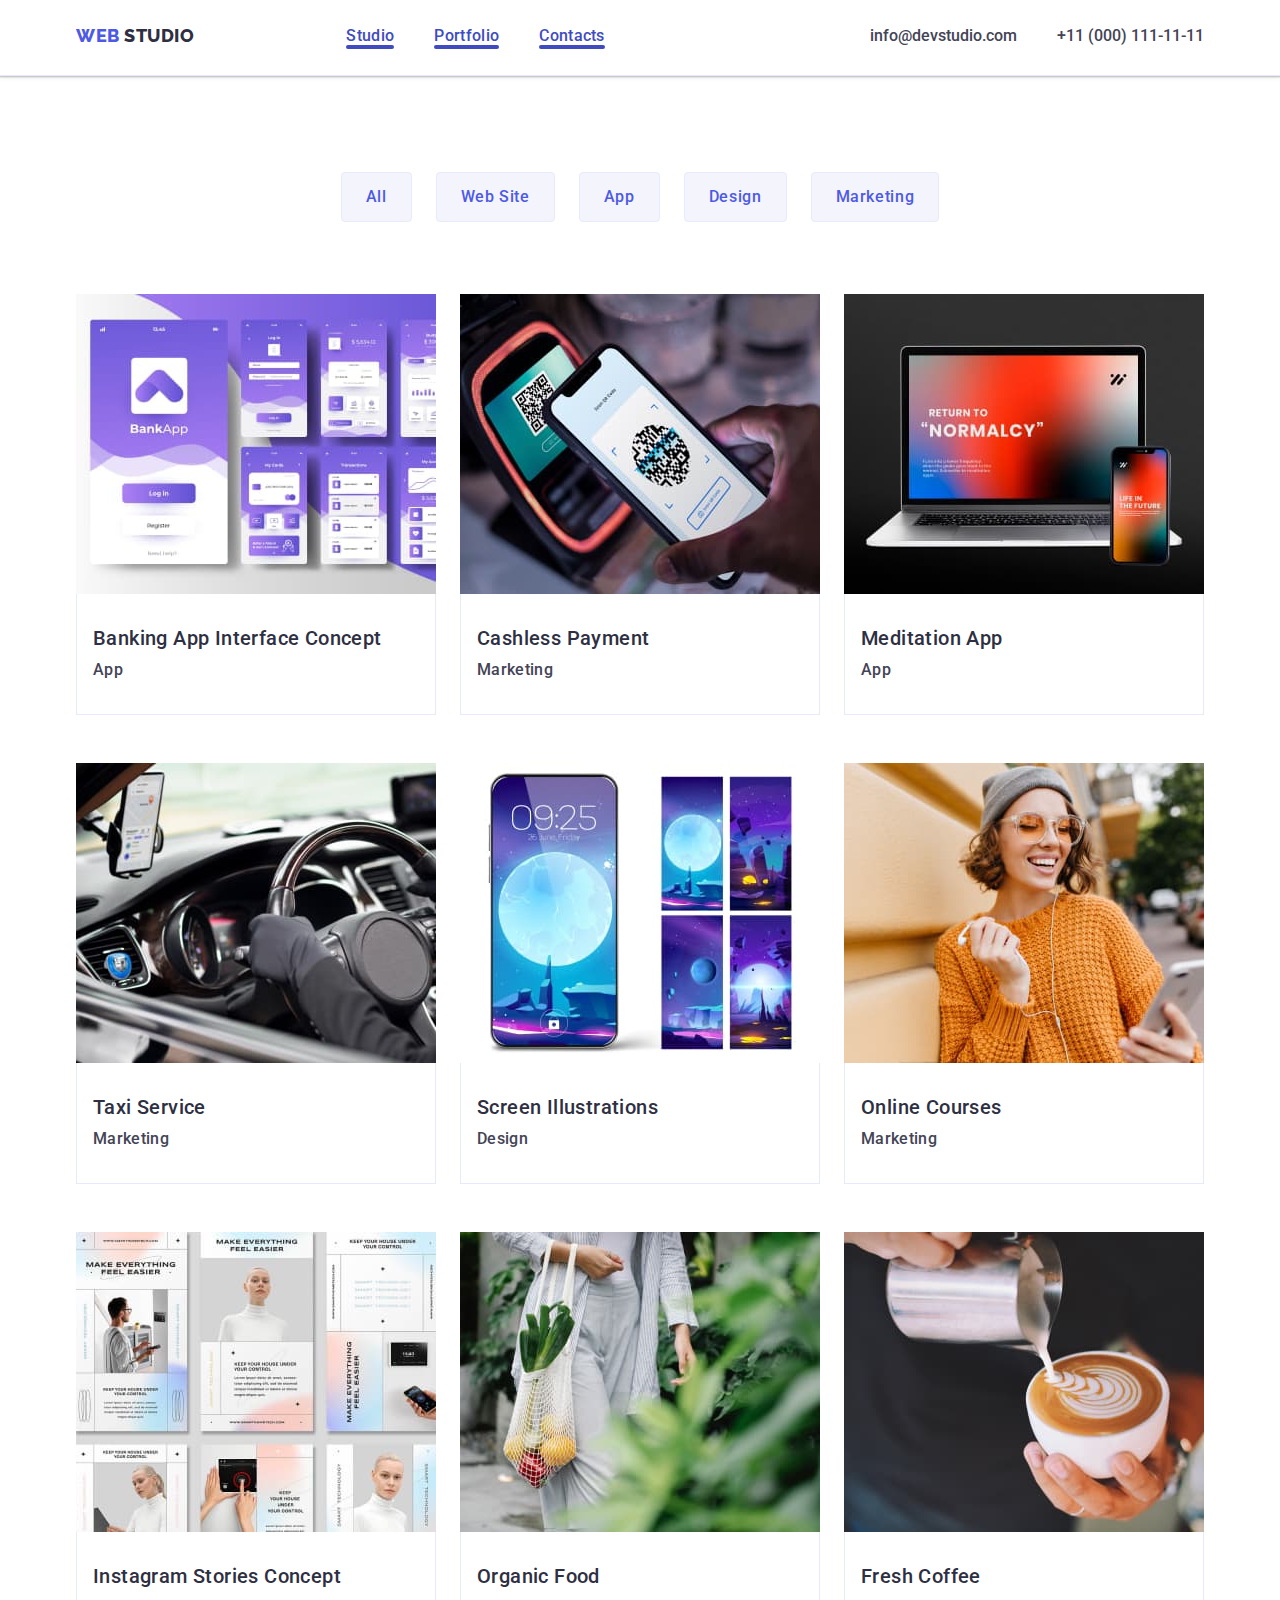
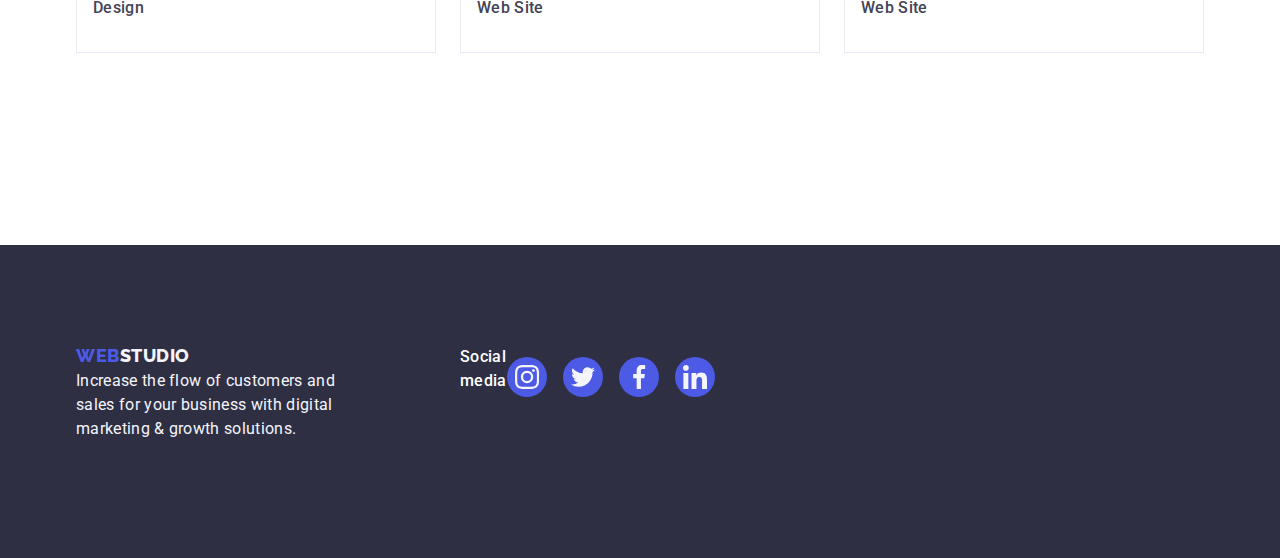
==== portfolio.html @ 553b5e0a "0" ====
<!DOCTYPE html>
<html lang="en">
  <head>
    <meta charset="UTF-8" />
    <meta name="viewport" content="width=device-width, initial-scale=1.0" />
    <title>Портфоліо</title>
    <link rel="preconnect" href="https://fonts.googleapis.com" />
    <link rel="preconnect" href="https://fonts.gstatic.com" crossorigin />
    <link
      href="https://fonts.googleapis.com/css2?family=Raleway:wght@400;500&family=Roboto&family=Roboto+Condensed&family=Roboto+Flex:wght@400;500;700&display=swap"
      rel="stylesheet"
    />

    <!--Normalize-->
    <link rel="normalize" href="./css/modern-normalize.min.css" />
    <!--Custom styles-->
    <link rel="stylesheet" href="./css/styles.css" />
    <!--Normalize-->
    <link rel="normalize" href="./css/modern-normalize.css" />
  </head>
  <body>
    <!--Header section-->
    <header class="header">
      <div class="container header-container">
        <nav class="nav">
          <a class="link-logo" href="./index.html">
            Web
            <span class="span-studio">Studio</span>
          </a>
          <ul class="list nav-list">
            <li class="header-nav-item">
              <a class="link nav-link" href="./index.html">Studio</a>
            </li>
            <li class="header-nav-item">
              <a class="link nav-link" href="./portfolio.html">Portfolio</a>
            </li>
            <li class="header-nav-item">
              <a class="link nav-link" href="">Contacts</a>
            </li>
          </ul>
        </nav>
        <address class="address">
          <ul class="list">
            <li>
              <a class="address-link" href="mailto:info@devstudio.com"
                >info@devstudio.com</a
              >
            </li>
            <li>
              <a class="address-link" href="tel:+110001111111"
                >+11 (000) 111-11-11</a
              >
            </li>
          </ul>
        </address>
      </div>
    </header>
    <!--filters-->
    <main>
      <section class="our-works">
        <div class="container">
          <h1 class="visually-hidden" hidden>our works</h1>
          <ul class="list">
            <li>
              <button type="button" class="button-portfolio">All</button>
            </li>
            <li>
              <button type="button" class="button-portfolio">Web Site</button>
            </li>
            <li>
              <button type="button" class="button-portfolio">App</button>
            </li>
            <li>
              <button type="button" class="button-portfolio">Design</button>
            </li>
            <li>
              <button type="button" class="button-portfolio">Marketing</button>
            </li>
          </ul>

          <!--row-1-->
          <ul class="list-row">
            <li class="row-item">
              <a class="link" href="">
                <img
                  src="./images/banking-app.jpg"
                  alt="Banking App"
                  width="360"
                  height="300"
                />
                <div>
                  <h2 class="title-row">Banking App Interface Concept</h2>
                  <p class="text">App</p>
                </div>
              </a>
            </li>
            <li class="row-item">
              <a class="link" href="">
                <img
                  src="./images/cashless-payment.jpg"
                  alt="Cashless Payment"
                  width="360"
                  height="300"
                />
                <div>
                  <h2 class="title-row">Cashless Payment</h2>
                  <p class="text">Marketing</p>
                </div>
              </a>
            </li>
            <li class="row-item">
              <a class="link" href="">
                <img
                  src="./images/meditation-app.jpg"
                  alt="Meditation App"
                  width="360"
                  height="300"
                />
                <div>
                  <h2 class="title-row">Meditation App</h2>
                  <p class="text">App</p>
                </div>
              </a>
            </li>
            <!--row-2-->
            <li class="row-item">
              <a class="link" href="">
                <img
                  src="./images/taxi-service.jpg"
                  alt="Taxi Service"
                  width="360"
                  height="300"
                />
                <div>
                  <h2 class="title-row">Taxi Service</h2>
                  <p class="text">Marketing</p>
                </div>
              </a>
            </li>
            <li class="row-item">
              <a class="link" href="">
                <img
                  src="./images/screen-illustrations.jpg"
                  alt="Screen Illustrations"
                  width="360"
                  height="300"
                />
                <div>
                  <h2 class="title-row">Screen Illustrations</h2>
                  <p class="text">Design</p>
                </div>
              </a>
            </li>
            <li class="row-item">
              <a class="link" href="">
                <img
                  src="./images/online-courses.jpg"
                  alt="Online Courses"
                  width="360"
                  height="300"
                />
                <div>
                  <h2 class="title-row">Online Courses</h2>
                  <p class="text">Marketing</p>
                </div>
              </a>
            </li>
            <!--row-3-->
            <li class="row-item">
              <a class="link" href="">
                <img
                  src="./images/instagram-stories-concept.jpg"
                  alt="Instagram Stories Concept"
                  width="360"
                  height="300"
                />
                <div>
                  <h2 class="title-row">Instagram Stories Concept</h2>
                  <p class="text">Design</p>
                </div>
              </a>
            </li>
            <li class="row-item">
              <a class="link" href="">
                <img
                  src="./images/organic-food.jpg"
                  alt="Organic Food"
                  width="360"
                  height="300"
                />
                <div>
                  <h2 class="title-row">Organic Food</h2>
                  <p class="text">Web Site</p>
                </div>
              </a>
            </li>
            <li class="row-item">
              <a class="link" href="">
                <img
                  src="./images/fresh-coffee.jpg"
                  alt="Fresh Coffee"
                  width="360"
                  height="300"
                />
                <div>
                  <h2 class="title-row">Fresh Coffee</h2>
                  <p class="text">Web Site</p>
                </div>
              </a>
            </li>
          </ul>
        </div>
      </section>
    </main>

    <!--Footer-->
    <footer class="footer">
      <div class="container">
        <div class="container-logo-text">
          <a class="link-logo" href="./index.html">
            Web<span class="span-studio-light">Studio</span>
          </a>
          <p class="footer-text">
            Increase the flow of customers and sales for your business with
            digital marketing & growth solutions.
          </p>
        </div>
        <div class="container-footer-link">
          <p class="media-text">Social media</p>
          <ul class="messenger-list">
            <li class="footer-messenger-item">
              <a class="footer-messenger-link" href="" aria-label="instagram">
                <svg class="messenger-icon" width="24" height="24">
                  <use href="./images/icons.svg#icon-instagram"></use>
                </svg>
              </a>
            </li>
            <li class="footer-messenger-item">
              <a class="footer-messenger-link" href="" aria-label="twitter">
                <svg class="messenger-icon" width="24" height="24">
                  <use href="./images/icons.svg#icon-twitter"></use>
                </svg>
              </a>
            </li>
            <li class="footer-messenger-item">
              <a class="footer-messenger-link" href="" aria-label="facebook">
                <svg class="messenger-icon" width="24" height="24">
                  <use href="./images/icons.svg#icon-facebook"></use>
                </svg>
              </a>
            </li>
            <li class="footer-messenger-item">
              <a class="footer-messenger-link" href="" aria-label="linkedin">
                <svg class="messenger-icon" width="24" height="24">
                  <use href="./images/icons.svg#icon-linkedin"></use>
                </svg>
              </a>
            </li>
          </ul>
        </div>
      </div>
    </footer>
  </body>
</html>
---- css/styles.css ----
:root {
  --primary-font: "Roboto", sans-serif;
  --primary-background-color: #ffffff;
  --primary-color: #434455;
}
*,
*::before,
*::after {
  box-sizing: border-box;
}
body {
  font-family: "Roboto", sans-serif;
  background-color: #ffffff;
  color: #434455;
  font-size: 16px;
  line-height: 1.5;
  font-weight: 400;
  font-style: normal;
  text-decoration: none;
  margin: 0;
  min-height: 100vh;
}

h1,
h2,
h3,
h4,
h5,
h6,
p {
  margin: 0;
  padding: 0;
}
ul {
  list-style: none;
  margin: 0;
  padding-left: 0;
  display: flex;
}
h3 {
  font-size: 20px;
  font-weight: 500;
  line-height: 1.2;
  letter-spacing: 0.02em;
  color: #2e2f42;
}
p {
  font-size: 16px;
  letter-spacing: 0.02em;
  line-height: 1.5;
  color: #434455;
}
img {
  display: block;
  max-width: 100%;
  height: auto;
}
a {
  display: inline-block;
}
.container {
  max-width: 1158px;
  margin: 0 auto;
  padding: 0 15px;
  flex-wrap: wrap;
}
.thumb {
  border-radius: 0%;
  overflow: hidden;
}
.link {
  text-decoration: none;
  font-weight: 500;
  color: #2e2f42;
  font-size: 16px;
  line-height: 1.5;
  letter-spacing: 0.02em;
  display: inline-block;
}
.list {
  font-weight: 500;
  gap: 24px;
  display: flex;
  flex-wrap: wrap;
}
.link:hover,
.link:focus {
  color: #404bbf;
}
.section {
  padding: 120px;
}

/*Header section*/
.header-container {
  display: flex;
  align-items: center;
  justify-content: space-between;
}

.address {
  font-style: normal;
  align-items: center;
}

.address a {
  color: #434455;
  padding: 24px 0;
  align-items: center;
}
.address-link {
  transition-property: color;
  transition-duration: 250ms;
  transition-timing-function: cubic-bezier(0.4, 0, 0.2, 1);
}
.nav > a {
  font-family: "Raleway", sans-serif;
  font-weight: 800;
  font-size: 18px;
  line-height: 1.17;
  letter-spacing: 0.03em;
  text-transform: uppercase;
  color: #4d5ae5;
}
nav {
  display: flex;
  gap: 76px;
  align-items: center;
}
.header .list {
  display: flex;
  flex-wrap: wrap;
  font-weight: 500;
  gap: 40px;
  align-items: center;
}
.header a {
  align-items: center;
  text-decoration: none;
}
.span-studio {
  color: #2e2f42;
}
.header {
  padding: 0 15px;
  border-bottom: 1px solid #e7e9fc;
  min-height: 76px;
  box-shadow: 0px 2px 1px rgba(46, 47, 66, 0.08),
    0px 1px 1px rgba(46, 47, 66, 0.16), 0px 1px 6px rgba(46, 47, 66, 0.08);
}
.header .link-logo {
  margin-right: 76px;
}
.container.nav {
  display: flex;
}
.nav-link {
  position: relative;
  padding: 0;
  color: #404bbf;
  display: flex;
  justify-content: center;
  align-items: center;
  flex-shrink: 0;
  transition: color 250ms cubic-bezier(0.4, 0, 0.2, 1) 0ms;
}
.nav-list {
  color: #404bbf;
  display: flex;
  align-items: center;
  justify-content: center;
}
.nav-link::after {
  content: "";
  background-color: #404bbf;
  display: flex;
  position: absolute;
  left: 0;
  bottom: -1px;
  border-radius: 2px;
  border-bottom: var(--ocean, #404bbf);
  width: 100%;
  height: 4px;
  padding-bottom: 0px;
  align-items: flex-start;
  gap: 20px;
  flex-shrink: 0;
  z-index: 999;
}
.header-nav-item {
  display: flex;
  align-items: center;
}

/*Section 1*/

.section-hero {
  background-color: var(--grey, rgba(46, 47, 66, 0.7));
  margin: 0 auto 120px auto;
  padding: 188px 0;
  background-image: linear-gradient(
      to bottom,
      rgba(46, 47, 66, 0.7),
      rgba(46, 47, 66, 0.7)
    ),
    url(../images/people-office.jpg);
  background-repeat: no-repeat;
  background-position: center;
  background-size: cover;
  max-width: 1440px;
  max-height: 600px;
}
.hero-title {
  font-weight: 700;
  color: #ffffff;
  font-size: 56px;
  line-height: 1.07;
  letter-spacing: 0.02em;
  text-align: center;
  max-width: 496px;
  margin: 0 auto 50px auto;
}
.button-hero {
  font-family: "Roboto", sans-serif;
  font-weight: 500;
  font-size: 16px;
  line-height: 1.5;
  letter-spacing: 0.04em;
  color: #ffffff;
  cursor: pointer;
  display: block;
  min-width: 169px;
  height: 56px;
  border: none;
  border-radius: 4px;
  align-items: center;
  margin: 0 auto 0 auto;
  border-radius: 4px;
  background: var(--iris, #4d5ae5);
  box-shadow: 0px 4px 4px 0px rgba(0, 0, 0, 0.15);
  transition: background-color 250ms cubic-bezier(0.4, 0, 0.2, 1);
}
.button-hero:hover,
.button-hero:focus {
  background: var(--ocean, #404bbf);
  box-shadow: 0px 4px 4px 0px rgba(0, 0, 0, 0.15);
}

/*Section 2*/

.section-benefits {
  display: flex;
  padding: 0 0 120px 0;
}
.section-benefits.container {
  display: flex;
}
.title-benefits {
  font-size: 36px;
  font-weight: 500;
  line-height: 1.5;
  letter-spacing: 0.02em;
  color: #454425;
  content-visibility: hidden;
}
.title {
  margin-bottom: 8px;
}
.visually-hidden {
  position: absolute;
  width: 1px;
  height: 1px;
  margin: -1px;
  border: 0;
  padding: 0;
  white-space: nowrap;
  clip-path: inset(100%);
  clip: rect(0 0 0 0);
  overflow: hidden;
}
.benefits-item {
  width: calc((100% - 72px) / 4);
  max-height: 112px;
  flex-shrink: 0;
  border-radius: 4px;
  background: var(--cloud, #f4f4fd);
}
.benefits-icon {
  fill: currentColor;
}
.benefits-list {
  display: flex;
  justify-content: center;
  row-gap: 24px;
}
.benefits-icon-box {
  display: flex;
  justify-content: center;
  align-items: center;
  margin-bottom: 8px;
  height: 112px;
  background-color: #f4f4fd;
  border-radius: 4px;
}

/*Section 3*/
.section-we-are {
  padding-bottom: 120px;
  padding-top: 0;
  display: flex;
}
.we-are-item {
  align-items: center;
  width: calc((100% - 48px) / 3);
}

/*Section 4*/

.title-team,
.title-section {
  font-size: 36px;
  line-height: 1.11;
  text-align: center;
  text-transform: capitalize;
  color: #2e2f42;
  letter-spacing: 0.02em;
  margin-bottom: 72px;
  align-items: center;
}
.section-team {
  background-color: #f4f4fd;
  padding: 120px 0;
}
.section-team .list {
  background-color: #ffffff;
  font-weight: 500;
  box-shadow: 0px 2px 1px 0px rgba(46, 47, 66, 0.08),
    0px 1px 1px 0px rgba(46, 47, 66, 0.16),
    0px 1px 6px 0px rgba(46, 47, 66, 0.08);
}

.title-professionals {
  font-size: 20px;
  font-weight: 500;
  line-height: 1.2;
  letter-spacing: 0.02em;
  color: #2e2f42;
  text-align: center;
  margin-bottom: 8px;
}
.text-team {
  text-align: center;
}
.text-team {
  font-size: 16px;
  letter-spacing: 0.02em;
  line-height: 1.5;
  color: #434455;
  text-align: center;
}
.list-item {
  background-color: #ffffff;
  border-radius: 0px 0px 4px 4px;
  width: calc((100% - 3 * 24px) / 4);
}
.box-team {
  padding: 32px 0;
}
.messenger-list {
  display: flex;
  justify-content: center;
  gap: 24px;
}
.team-messenger-link {
  display: flex;
  justify-content: center;
  align-items: center;
  border-radius: 50%;
  fill: #f4f4fd;
  background-color: #4d5ae5;
  width: 40px;
  height: 40px;
  transition: 250ms cubic-bezier(0.4, 0, 0.2, 1);
}
.team-messenger-link:hover,
.team-messenger-link:focus {
  background-color: #404bbf;
  transition-duration: 250ms;
  transition-timing-function: cubic-bezier(0.4, 0, 0.2, 1);
  transition-property: background-color;
}
.list-item {
  box-shadow: 0px 1px 6px rgba(46, 47, 66, 0.08),
    0px 1px 1px rgba(46, 47, 66, 0.16), 0px 2px 1px rgba(46, 47, 66, 0.08);
}

/*Customers*/
.section-customers {
  padding: 120px 0;
}
.customers-title {
  margin-bottom: 72px;
  color: var(--navyblue, #2e2f42);
  text-align: center;
  font-size: 36px;
  font-weight: 700;
  line-height: 1.11;
  letter-spacing: 0.72px;
  text-transform: capitalize;
}
.customers-list {
  display: flex;
  justify-content: center;
  gap: 24px;
}
.customers-link {
  display: flex;
  width: 168px;
  height: 88px;
  justify-content: center;
  align-items: center;
  border-radius: var(--small-radius);
  border: 1px solid var(--lightslate, #8e8f99);
  border-radius: 4px;
  color: #8e8f99;
  transition: 250ms cubic-bezier(0.4, 0, 0.2, 1),
    color 250ms cubic-bezier(0.4, 0, 0.2, 1);
}
.customers-link:hover,
.customers-link:focus {
  color: #404bbf;
  border-color: #404bbf;
}

.customers-icon {
  fill: currentColor;
}

/*Footer*/

.footer {
  background-color: #2e2f42;
  padding: 100px 0;
}
.footer-text {
  color: #f4f4fd;
  letter-spacing: 0.02em;
  max-width: 264px;
}
.footer .link-logo {
  display: inline-block;
  margin-bottom: 16px;
  font-family: "Raleway", sans-serif;
  font-weight: 800;
  font-size: 18px;
  line-height: 1.17;
  letter-spacing: 0.03em;
  text-transform: uppercase;
  color: #4d5ae5;
  margin: 0;
  text-decoration: none;
}
.footer .container {
  display: flex;
  margin-bottom: 17px;
  align-items: baseline;
}
.container-footer-link {
  display: flex;
  justify-content: flex-start;
  align-items: center;
  max-width: 208px;
}
.media-text {
  display: block;
  color: var(--white, #fff);
  font-weight: 500;
  line-height: 24px;
  letter-spacing: 0.02em;
  margin-bottom: 16px;
  max-width: 264px;
}
.container-logo-text {
  margin-right: 120px;
}
.footer .messenger-list {
  display: flex;
  gap: 16px;
}
.footer-messenger-link {
  display: flex;
  justify-content: center;
  align-items: center;
  border-radius: 50%;
  fill: #f4f4fd;
  background-color: #4d5ae5;
  width: 40px;
  height: 40px;
  transition: 250ms cubic-bezier(0.4, 0, 0.2, 1);
}
.footer-messenger-item {
  display: flex;
  transition: background-color 250ms cubic-bezier(0.4, 0, 0.2, 1);
}
.footer-messenger-link:hover,
.footer-messenger-link:focus {
  background-color: #31d0aa;
}

/*Portfolio*/

.buttons {
  font-family: "Roboto", sans-serif;
  font-weight: 500;
  font-size: 16px;
  line-height: 1.5;
  letter-spacing: 0.04em;
  color: #4d5ae5;
  background-color: #f4f4fd;
}
.button-portfolio {
  background-color: #f4f4fd;
  font-family: "Roboto", sans-serif;
  font-weight: 500;
  font-size: 16px;
  line-height: 1.5;
  letter-spacing: 0.04em;
  color: #4d5ae5;
  cursor: pointer;
  padding: 12px 24px;
  border: 1px solid #e7e9fc;
  border-radius: 4px;
}
.button-portfolio:hover,
.button-portfolio:focus {
  color: #ffffff;
  background-color: #404bbf;
  border: 1px solid transparent;
}
.list-row {
  list-style: none;
  text-decoration: none;
  row-gap: 48px;
  column-gap: 24px;
  padding-left: 0;
  padding-right: 0;
  font-weight: 500;
}
.title-row {
  font-weight: 500;
  font-size: 20px;
  line-height: 1.2;
  letter-spacing: 0.02em;
  color: #2e2f42;
  margin-bottom: 8px;
}
.span-studio-light {
  color: #f4f4fd;
}
.footer.studio {
  color: #f4f4fd;
}
.footer > a {
  font-family: "Raleway", sans-serif;
  font-weight: 800;
  font-size: 18px;
  line-height: 1.17;
  letter-spacing: 0.03em;
  text-transform: uppercase;
  color: #4d5ae5;
  margin-bottom: 16px;
}
.our-works {
  padding: 96px 0 120px 0;
}
.our-works ul {
  flex-wrap: wrap;
  justify-content: center;
  margin-bottom: 72px;
}
.list-row div {
  border: 1px solid #e7e9fc;
  border-top: none;
  padding: 32px 16px;
  font-weight: 500;
}
.row-item:nth-child(3n) {
  margin-right: 0;
}
.row-item {
  width: calc((100% - 48px) / 3);
}
.row-item.div {
  padding-bottom: 32px;
}
.row-item.img {
  padding-bottom: 32px;
}
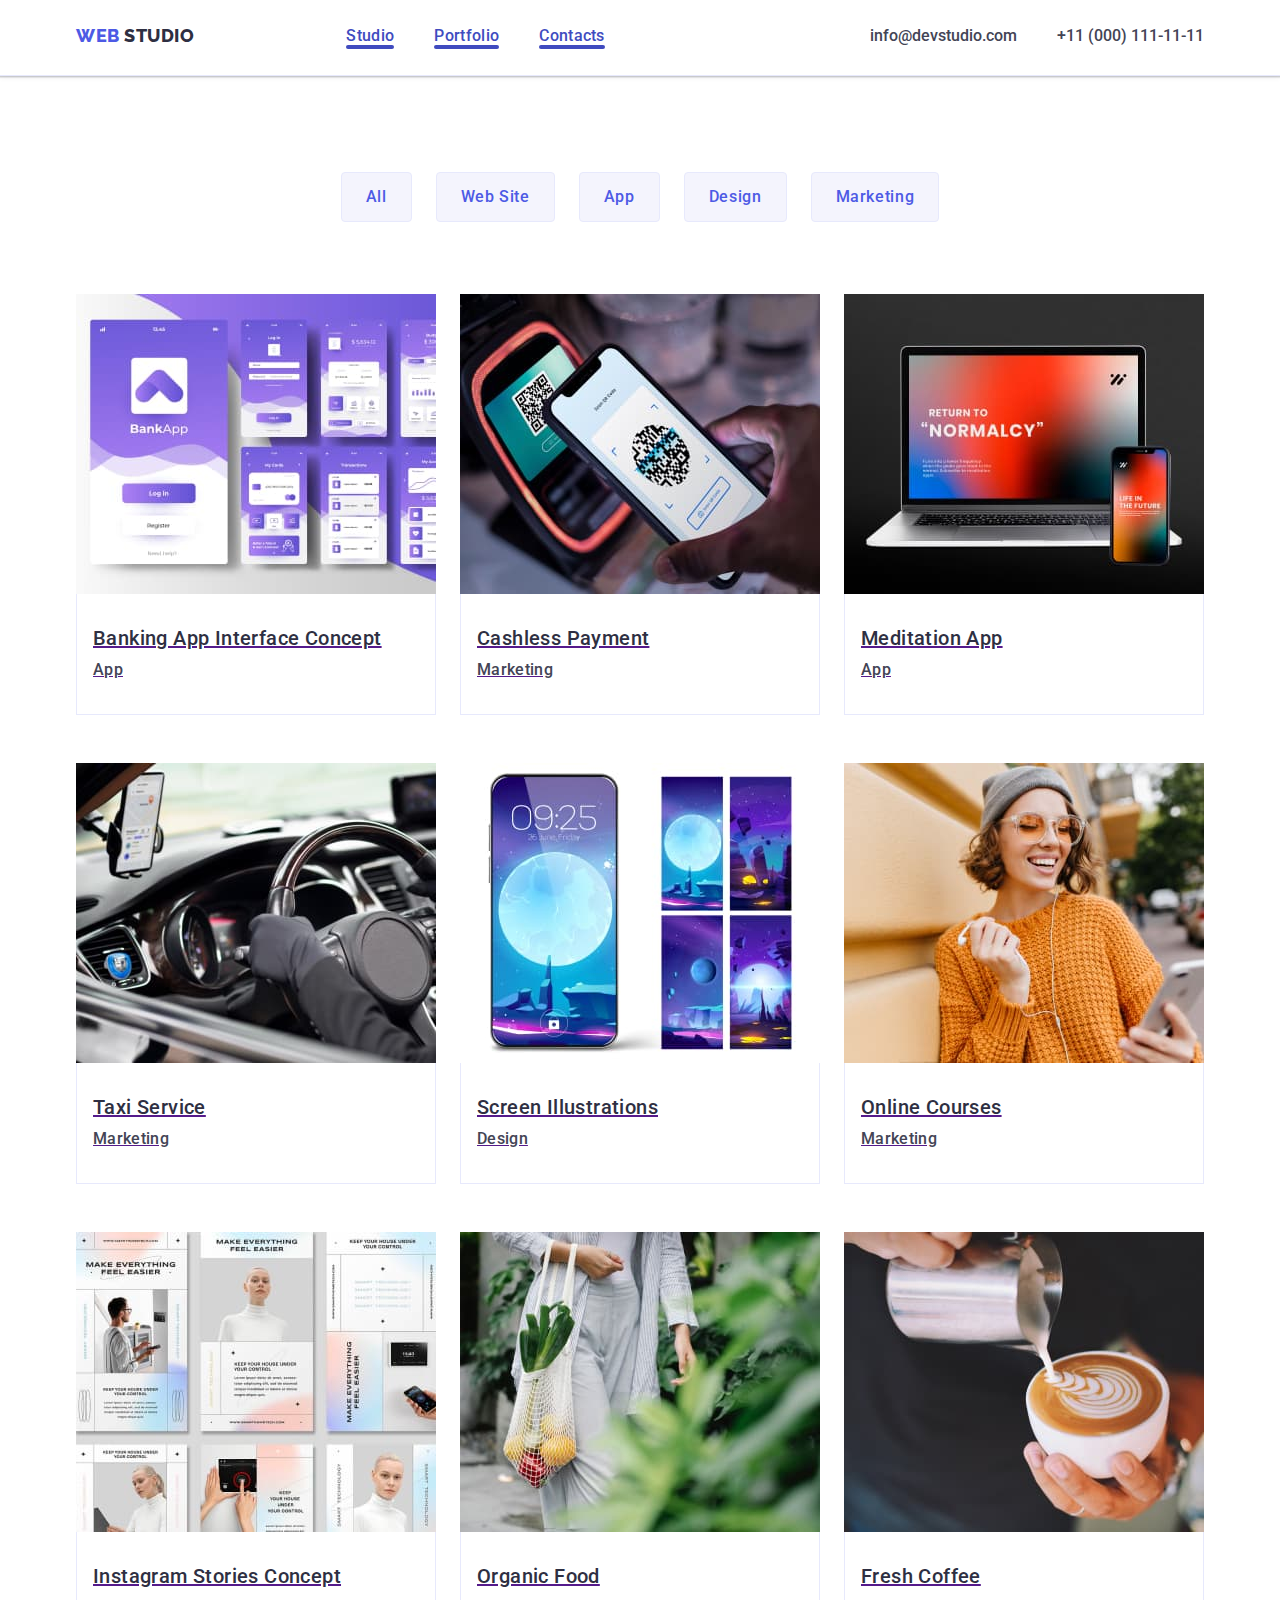
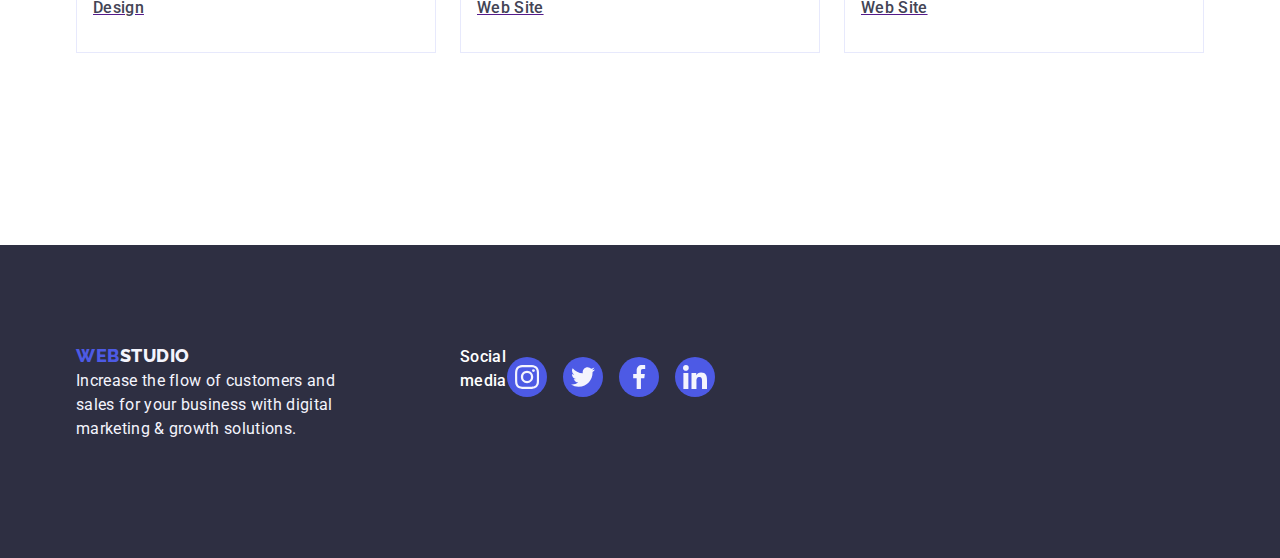
==== commit 7821bc4d: "0" ====
--- a/portfolio.html
+++ b/portfolio.html
@@ -81,7 +81,7 @@
           <!--row-1-->
           <ul class="list-row">
             <li class="row-item">
-              <a class="link" href="">
+              <a class="row-item-link" href="">
                 <img
                   src="./images/banking-app.jpg"
                   alt="Banking App"
@@ -95,7 +95,7 @@
               </a>
             </li>
             <li class="row-item">
-              <a class="link" href="">
+              <a class="row-item-link" href="">
                 <img
                   src="./images/cashless-payment.jpg"
                   alt="Cashless Payment"
@@ -109,7 +109,7 @@
               </a>
             </li>
             <li class="row-item">
-              <a class="link" href="">
+              <a class="row-item-link" href="">
                 <img
                   src="./images/meditation-app.jpg"
                   alt="Meditation App"
@@ -124,7 +124,7 @@
             </li>
             <!--row-2-->
             <li class="row-item">
-              <a class="link" href="">
+              <a class="row-item-link" href="">
                 <img
                   src="./images/taxi-service.jpg"
                   alt="Taxi Service"
@@ -138,7 +138,7 @@
               </a>
             </li>
             <li class="row-item">
-              <a class="link" href="">
+              <a class="row-item-link" href="">
                 <img
                   src="./images/screen-illustrations.jpg"
                   alt="Screen Illustrations"
@@ -152,7 +152,7 @@
               </a>
             </li>
             <li class="row-item">
-              <a class="link" href="">
+              <a class="row-item-link" href="">
                 <img
                   src="./images/online-courses.jpg"
                   alt="Online Courses"
@@ -167,7 +167,7 @@
             </li>
             <!--row-3-->
             <li class="row-item">
-              <a class="link" href="">
+              <a class="row-item-link" href="">
                 <img
                   src="./images/instagram-stories-concept.jpg"
                   alt="Instagram Stories Concept"
@@ -181,7 +181,7 @@
               </a>
             </li>
             <li class="row-item">
-              <a class="link" href="">
+              <a class="row-item-link" href="">
                 <img
                   src="./images/organic-food.jpg"
                   alt="Organic Food"
@@ -195,7 +195,7 @@
               </a>
             </li>
             <li class="row-item">
-              <a class="link" href="">
+              <a class="row-item-link" href="">
                 <img
                   src="./images/fresh-coffee.jpg"
                   alt="Fresh Coffee"
--- a/css/styles.css
+++ b/css/styles.css
@@ -498,7 +498,7 @@
   height: 40px;
   transition: 250ms cubic-bezier(0.4, 0, 0.2, 1);
 }
-.footer-messenger-item {
+.messenger-item {
   display: flex;
   transition: background-color 250ms cubic-bezier(0.4, 0, 0.2, 1);
 }
@@ -536,6 +536,8 @@
   color: #ffffff;
   background-color: #404bbf;
   border: 1px solid transparent;
+  box-shadow: 0px 3px 1px rgba(0, 0, 0, 0.1), 0px 2px 1px rgba(0, 0, 0, 0.08),
+    0px 2px 2px rgba(0, 0, 0, 0.12);
 }
 .list-row {
   list-style: none;
@@ -590,6 +592,14 @@
 .row-item {
   width: calc((100% - 48px) / 3);
 }
+.row-item-link {
+  display: block;
+  transition: box-shadow 250ms cubic-bezier(0.4, 0, 0.2, 1);
+}
+.row-item-link:hover {
+  box-shadow: 0px 1px 6px rgba(46, 47, 66, 0.08),
+    0px 1px 1px rgba(46, 47, 66, 0.16), 0px 2px 1px rgba(46, 47, 66, 0.08);
+}
 .row-item.div {
   padding-bottom: 32px;
 }
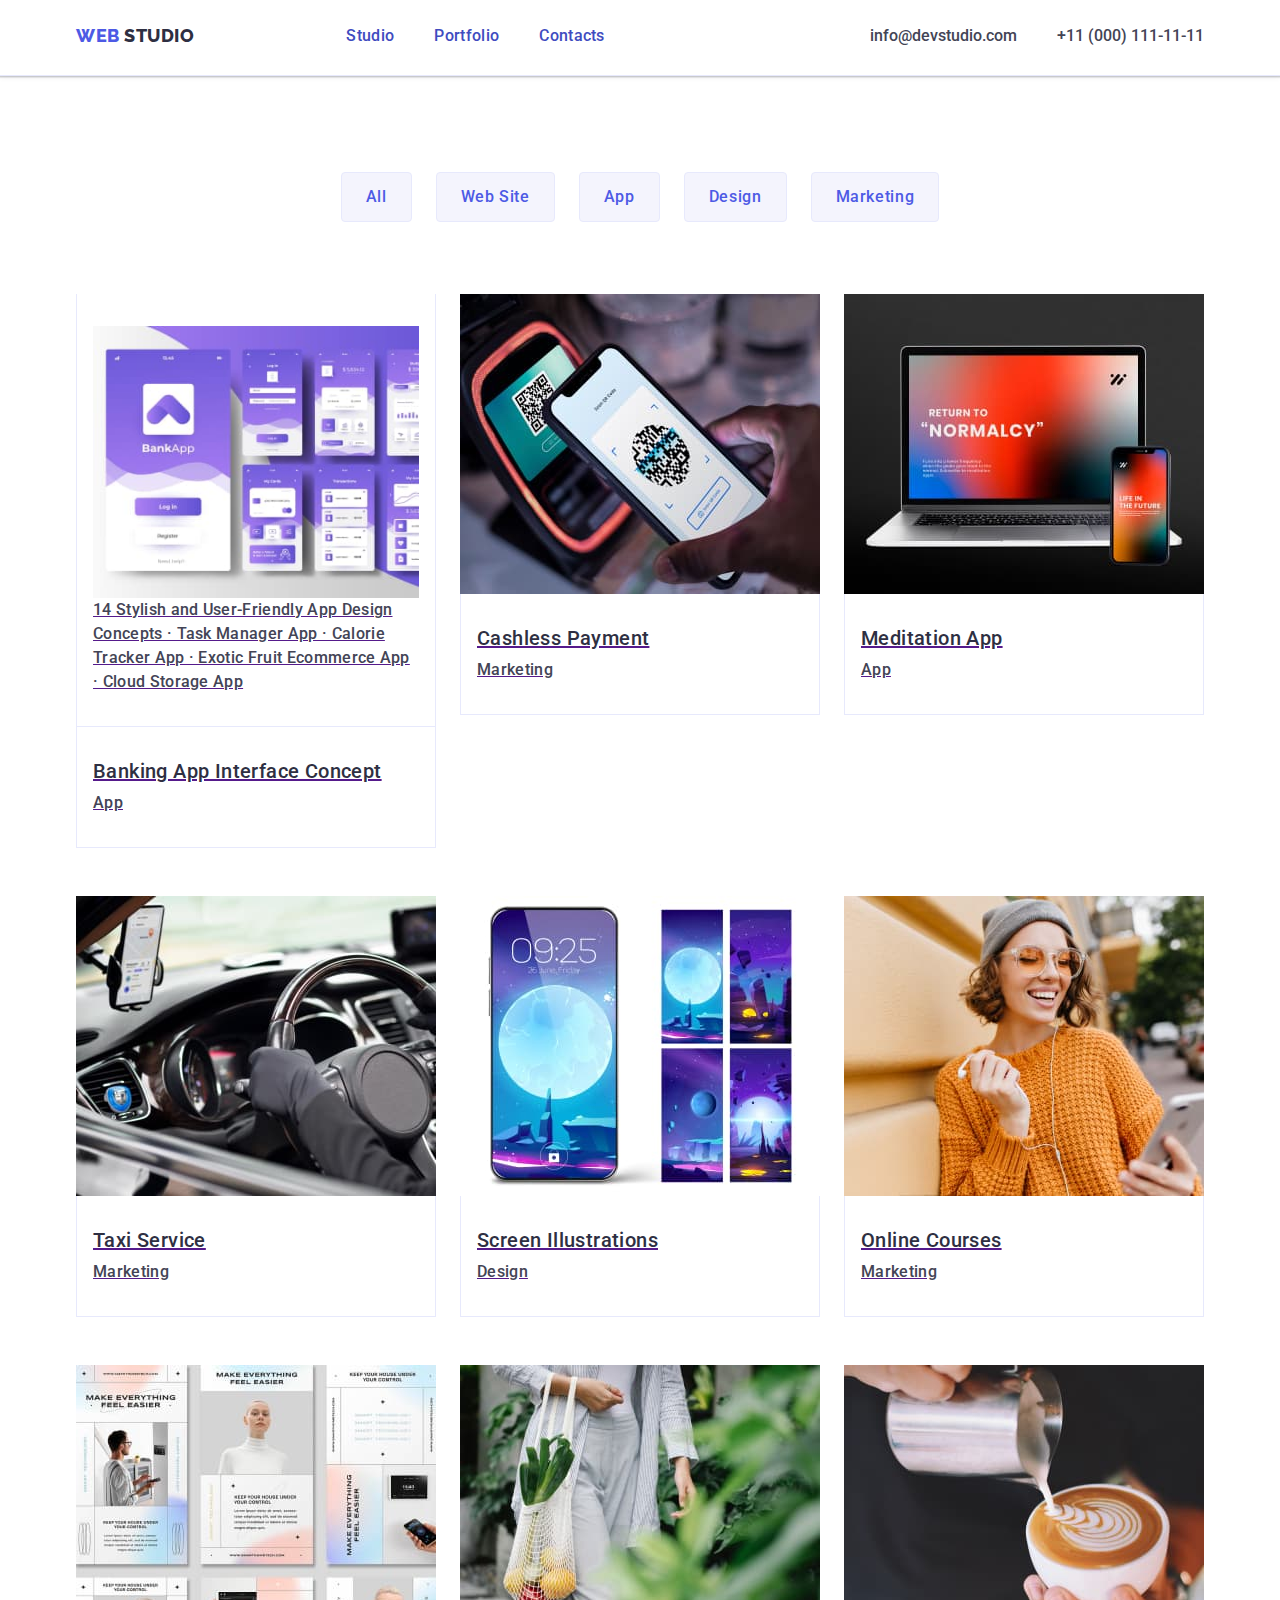
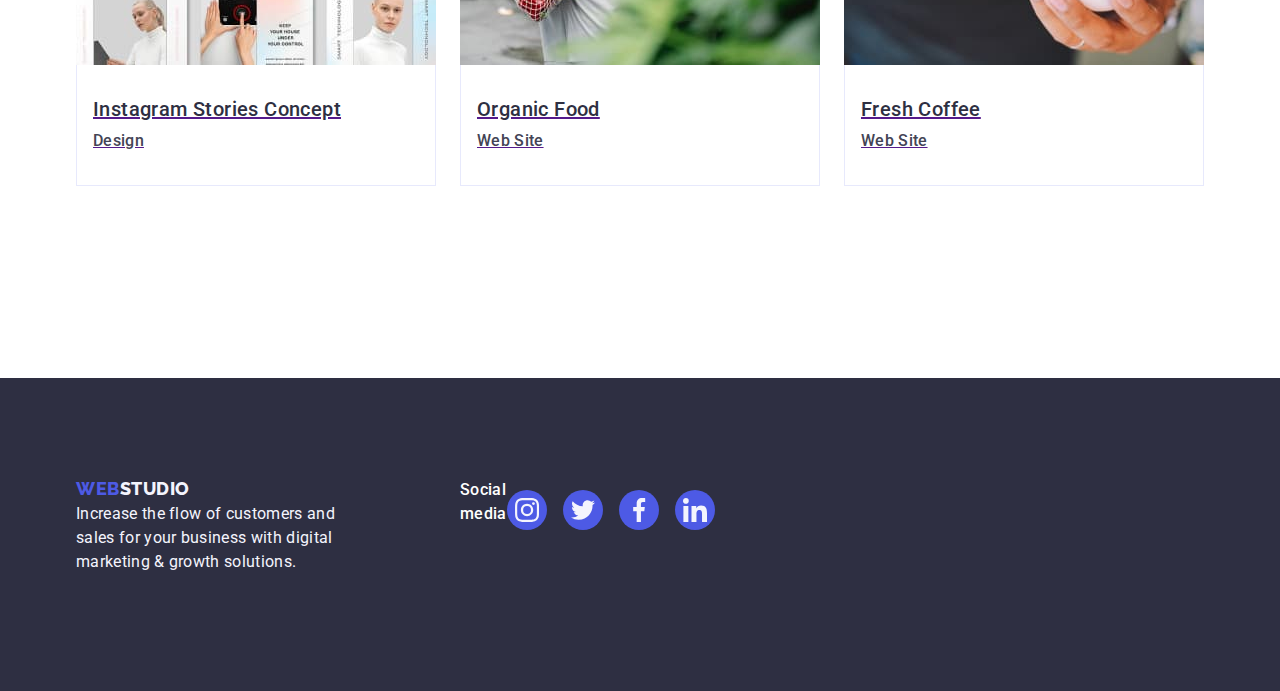
==== commit 7f54eb27: "0" ====
--- a/portfolio.html
+++ b/portfolio.html
@@ -82,12 +82,19 @@
           <ul class="list-row">
             <li class="row-item">
               <a class="row-item-link" href="">
-                <img
-                  src="./images/banking-app.jpg"
-                  alt="Banking App"
-                  width="360"
-                  height="300"
-                />
+                <div class="overlay-div">
+                  <img
+                    src="./images/banking-app.jpg"
+                    alt="Banking App"
+                    width="360"
+                    height="300"
+                  />
+                  <p class="overlay-text">
+                    14 Stylish and User-Friendly App Design Concepts · Task
+                    Manager App · Calorie Tracker App · Exotic Fruit Ecommerce
+                    App · Cloud Storage App
+                  </p>
+                </div>
                 <div>
                   <h2 class="title-row">Banking App Interface Concept</h2>
                   <p class="text">App</p>
--- a/css/styles.css
+++ b/css/styles.css
@@ -170,7 +170,7 @@
   align-items: center;
   justify-content: center;
 }
-.nav-link::after {
+.nav-link.active::after {
   content: "";
   background-color: #404bbf;
   display: flex;
@@ -393,6 +393,9 @@
   box-shadow: 0px 1px 6px rgba(46, 47, 66, 0.08),
     0px 1px 1px rgba(46, 47, 66, 0.16), 0px 2px 1px rgba(46, 47, 66, 0.08);
 }
+.messenger-item {
+  transition: background-color 250ms cubic-bezier(0.4, 0, 0.2, 1);
+}
 
 /*Customers*/
 .section-customers {
@@ -431,9 +434,12 @@
   color: #404bbf;
   border-color: #404bbf;
 }
-
 .customers-icon {
   fill: currentColor;
+}
+.customers-item {
+  transition: border-color 250ms cubic-bezier(0.4, 0, 0.2, 1),
+    color 250ms cubic-bezier(0.4, 0, 0.2, 1);
 }
 
 /*Footer*/
@@ -530,6 +536,10 @@
   padding: 12px 24px;
   border: 1px solid #e7e9fc;
   border-radius: 4px;
+  transition: 250ms cubic-bezier(0.4, 0, 0.2, 1),
+    background-color 250ms cubic-bezier(0.4, 0, 0.2, 1),
+    border-color 250ms cubic-bezier(0.4, 0, 0.2, 1),
+    box-shadow 250ms cubic-bezier(0.4, 0, 0.2, 1);
 }
 .button-portfolio:hover,
 .button-portfolio:focus {
@@ -599,6 +609,7 @@
 .row-item-link:hover {
   box-shadow: 0px 1px 6px rgba(46, 47, 66, 0.08),
     0px 1px 1px rgba(46, 47, 66, 0.16), 0px 2px 1px rgba(46, 47, 66, 0.08);
+  transform: translateY(0%);
 }
 .row-item.div {
   padding-bottom: 32px;
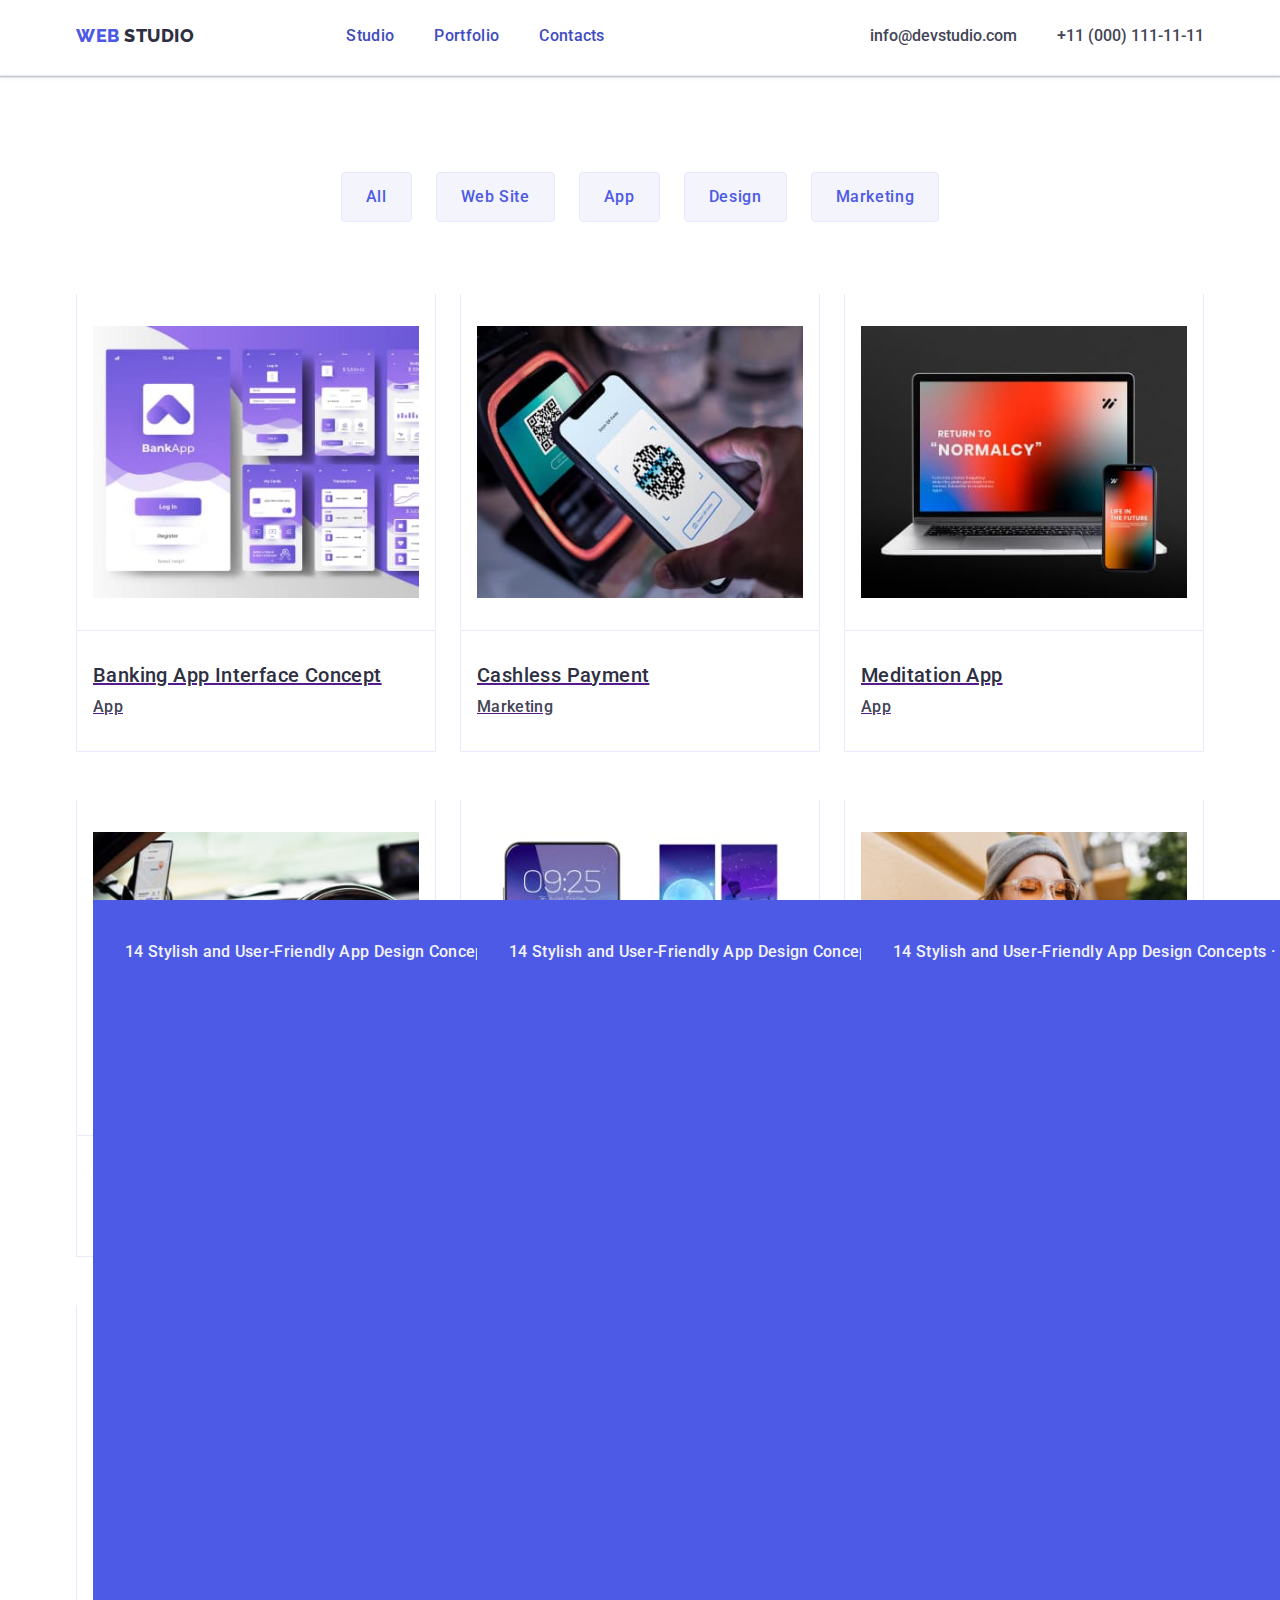
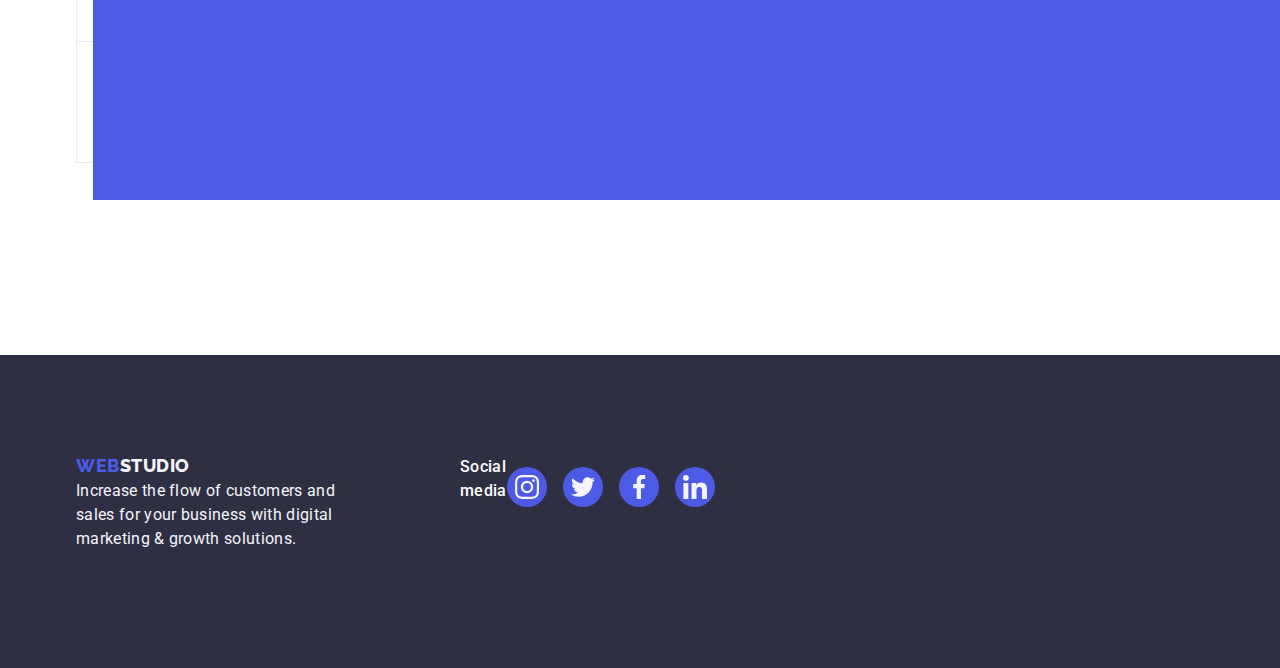
==== commit c4b13bdb: "0" ====
--- a/portfolio.html
+++ b/portfolio.html
@@ -103,12 +103,19 @@
             </li>
             <li class="row-item">
               <a class="row-item-link" href="">
-                <img
-                  src="./images/cashless-payment.jpg"
-                  alt="Cashless Payment"
-                  width="360"
-                  height="300"
-                />
+                <div class="overlay-div">
+                  <img
+                    src="./images/cashless-payment.jpg"
+                    alt="Cashless Payment"
+                    width="360"
+                    height="300"
+                  />
+                  <p class="overlay-text">
+                    14 Stylish and User-Friendly App Design Concepts · Task
+                    Manager App · Calorie Tracker App · Exotic Fruit Ecommerce
+                    App · Cloud Storage App
+                  </p>
+                </div>
                 <div>
                   <h2 class="title-row">Cashless Payment</h2>
                   <p class="text">Marketing</p>
@@ -117,12 +124,19 @@
             </li>
             <li class="row-item">
               <a class="row-item-link" href="">
-                <img
-                  src="./images/meditation-app.jpg"
-                  alt="Meditation App"
-                  width="360"
-                  height="300"
-                />
+                <div class="overlay-div">
+                  <img
+                    src="./images/meditation-app.jpg"
+                    alt="Meditation App"
+                    width="360"
+                    height="300"
+                  />
+                  <p class="overlay-text">
+                    14 Stylish and User-Friendly App Design Concepts · Task
+                    Manager App · Calorie Tracker App · Exotic Fruit Ecommerce
+                    App · Cloud Storage App
+                  </p>
+                </div>
                 <div>
                   <h2 class="title-row">Meditation App</h2>
                   <p class="text">App</p>
@@ -132,12 +146,19 @@
             <!--row-2-->
             <li class="row-item">
               <a class="row-item-link" href="">
-                <img
-                  src="./images/taxi-service.jpg"
-                  alt="Taxi Service"
-                  width="360"
-                  height="300"
-                />
+                <div class="overlay-div">
+                  <img
+                    src="./images/taxi-service.jpg"
+                    alt="Taxi Service"
+                    width="360"
+                    height="300"
+                  />
+                  <p class="overlay-text">
+                    14 Stylish and User-Friendly App Design Concepts · Task
+                    Manager App · Calorie Tracker App · Exotic Fruit Ecommerce
+                    App · Cloud Storage App
+                  </p>
+                </div>
                 <div>
                   <h2 class="title-row">Taxi Service</h2>
                   <p class="text">Marketing</p>
@@ -146,12 +167,19 @@
             </li>
             <li class="row-item">
               <a class="row-item-link" href="">
-                <img
-                  src="./images/screen-illustrations.jpg"
-                  alt="Screen Illustrations"
-                  width="360"
-                  height="300"
-                />
+                <div class="overlay-div">
+                  <img
+                    src="./images/screen-illustrations.jpg"
+                    alt="Screen Illustrations"
+                    width="360"
+                    height="300"
+                  />
+                  <p class="overlay-text">
+                    14 Stylish and User-Friendly App Design Concepts · Task
+                    Manager App · Calorie Tracker App · Exotic Fruit Ecommerce
+                    App · Cloud Storage App
+                  </p>
+                </div>
                 <div>
                   <h2 class="title-row">Screen Illustrations</h2>
                   <p class="text">Design</p>
@@ -160,12 +188,19 @@
             </li>
             <li class="row-item">
               <a class="row-item-link" href="">
-                <img
-                  src="./images/online-courses.jpg"
-                  alt="Online Courses"
-                  width="360"
-                  height="300"
-                />
+                <div class="overlay-div">
+                  <img
+                    src="./images/online-courses.jpg"
+                    alt="Online Courses"
+                    width="360"
+                    height="300"
+                  />
+                  <p class="overlay-text">
+                    14 Stylish and User-Friendly App Design Concepts · Task
+                    Manager App · Calorie Tracker App · Exotic Fruit Ecommerce
+                    App · Cloud Storage App
+                  </p>
+                </div>
                 <div>
                   <h2 class="title-row">Online Courses</h2>
                   <p class="text">Marketing</p>
@@ -175,12 +210,19 @@
             <!--row-3-->
             <li class="row-item">
               <a class="row-item-link" href="">
-                <img
-                  src="./images/instagram-stories-concept.jpg"
-                  alt="Instagram Stories Concept"
-                  width="360"
-                  height="300"
-                />
+                <div class="overlay-div">
+                  <img
+                    src="./images/instagram-stories-concept.jpg"
+                    alt="Instagram Stories Concept"
+                    width="360"
+                    height="300"
+                  />
+                  <p class="overlay-text">
+                    14 Stylish and User-Friendly App Design Concepts · Task
+                    Manager App · Calorie Tracker App · Exotic Fruit Ecommerce
+                    App · Cloud Storage App
+                  </p>
+                </div>
                 <div>
                   <h2 class="title-row">Instagram Stories Concept</h2>
                   <p class="text">Design</p>
@@ -189,12 +231,19 @@
             </li>
             <li class="row-item">
               <a class="row-item-link" href="">
-                <img
-                  src="./images/organic-food.jpg"
-                  alt="Organic Food"
-                  width="360"
-                  height="300"
-                />
+                <div class="overlay-div">
+                  <img
+                    src="./images/organic-food.jpg"
+                    alt="Organic Food"
+                    width="360"
+                    height="300"
+                  />
+                  <p class="overlay-text">
+                    14 Stylish and User-Friendly App Design Concepts · Task
+                    Manager App · Calorie Tracker App · Exotic Fruit Ecommerce
+                    App · Cloud Storage App
+                  </p>
+                </div>
                 <div>
                   <h2 class="title-row">Organic Food</h2>
                   <p class="text">Web Site</p>
@@ -203,12 +252,19 @@
             </li>
             <li class="row-item">
               <a class="row-item-link" href="">
-                <img
-                  src="./images/fresh-coffee.jpg"
-                  alt="Fresh Coffee"
-                  width="360"
-                  height="300"
-                />
+                <div class="overlay-div">
+                  <img
+                    src="./images/fresh-coffee.jpg"
+                    alt="Fresh Coffee"
+                    width="360"
+                    height="300"
+                  />
+                  <p class="overlay-text">
+                    14 Stylish and User-Friendly App Design Concepts · Task
+                    Manager App · Calorie Tracker App · Exotic Fruit Ecommerce
+                    App · Cloud Storage App
+                  </p>
+                </div>
                 <div>
                   <h2 class="title-row">Fresh Coffee</h2>
                   <p class="text">Web Site</p>
--- a/css/styles.css
+++ b/css/styles.css
@@ -502,11 +502,10 @@
   background-color: #4d5ae5;
   width: 40px;
   height: 40px;
-  transition: 250ms cubic-bezier(0.4, 0, 0.2, 1);
+  transition: background-color 250ms cubic-bezier(0.4, 0, 0.2, 1);
 }
 .messenger-item {
   display: flex;
-  transition: background-color 250ms cubic-bezier(0.4, 0, 0.2, 1);
 }
 .footer-messenger-link:hover,
 .footer-messenger-link:focus {
@@ -617,3 +616,14 @@
 .row-item.img {
   padding-bottom: 32px;
 }
+.overlay-text {
+  position: absolute;
+  top: 0;
+  color: #f4f4fd;
+  padding: 40px 32px;
+  background-color: #4d5ae5;
+  height: 100%;
+  width: 100%;
+  transform: translateY(100%);
+  transition: transform 250ms cubic-bezier(0.4, 0, 0.2, 1);
+}
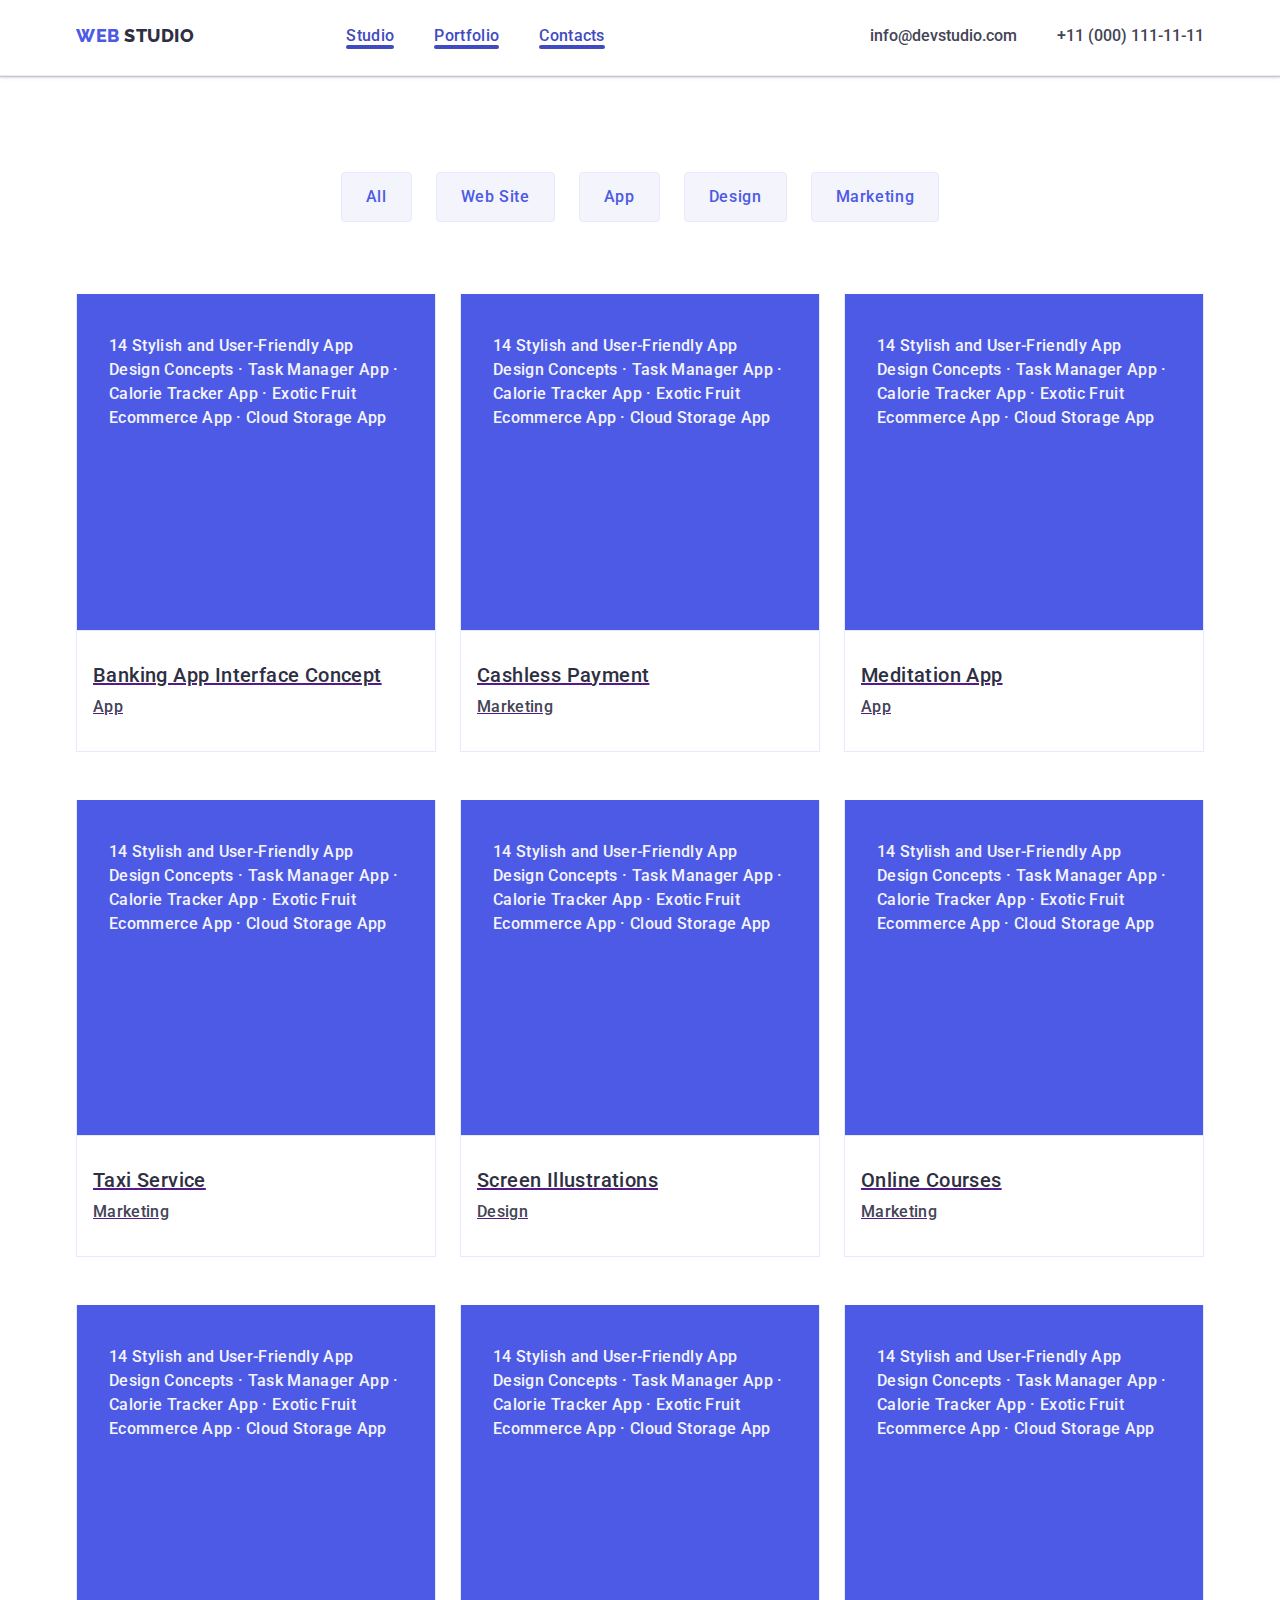
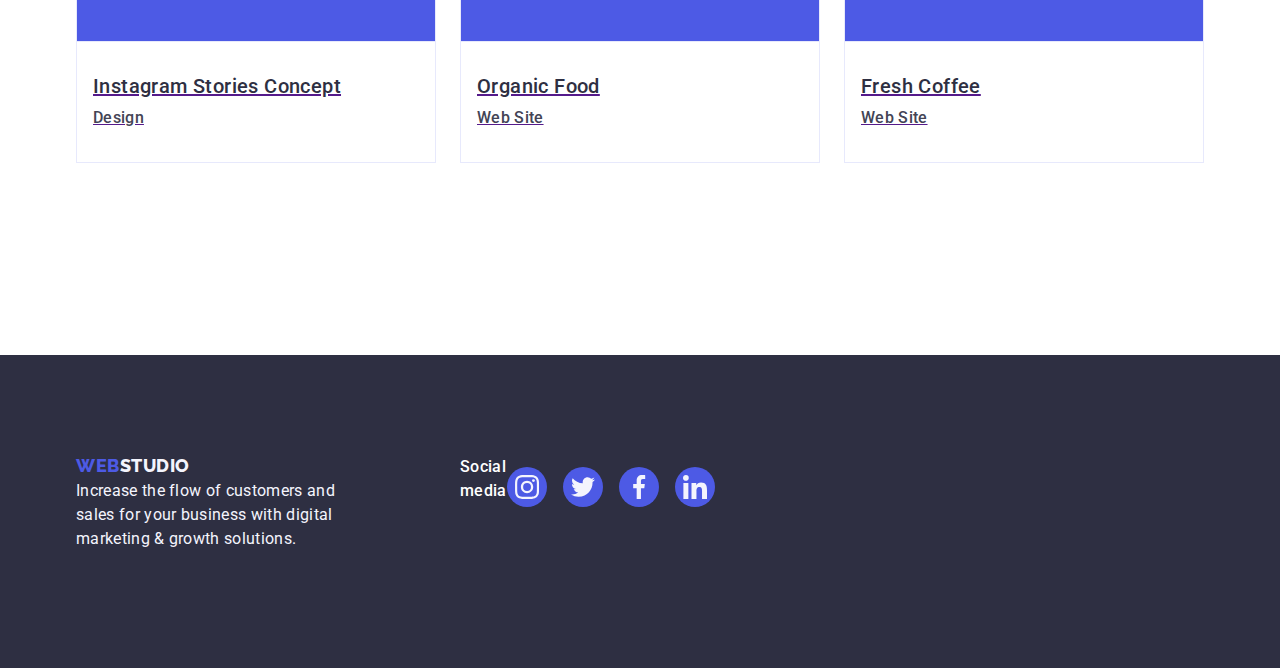
==== commit e4777394: "0" ====
--- a/portfolio.html
+++ b/portfolio.html
@@ -29,13 +29,15 @@
           </a>
           <ul class="list nav-list">
             <li class="header-nav-item">
-              <a class="link nav-link" href="./index.html">Studio</a>
+              <a class="link nav-link active" href="./index.html">Studio</a>
             </li>
             <li class="header-nav-item">
-              <a class="link nav-link" href="./portfolio.html">Portfolio</a>
+              <a class="link nav-link active" href="./portfolio.html"
+                >Portfolio</a
+              >
             </li>
             <li class="header-nav-item">
-              <a class="link nav-link" href="">Contacts</a>
+              <a class="link nav-link active" href="">Contacts</a>
             </li>
           </ul>
         </nav>
@@ -55,6 +57,7 @@
         </address>
       </div>
     </header>
+
     <!--filters-->
     <main>
       <section class="our-works">
--- a/css/styles.css
+++ b/css/styles.css
@@ -380,14 +380,18 @@
   background-color: #4d5ae5;
   width: 40px;
   height: 40px;
-  transition: 250ms cubic-bezier(0.4, 0, 0.2, 1);
+  transition: background-color 250ms cubic-bezier(0.4, 0, 0.2, 1);
 }
 .team-messenger-link:hover,
 .team-messenger-link:focus {
   background-color: #404bbf;
-  transition-duration: 250ms;
+}
+/*transition-duration: 250ms;
   transition-timing-function: cubic-bezier(0.4, 0, 0.2, 1);
-  transition-property: background-color;
+  transition-property: background-color;*/
+
+.team-messenger-link:focus {
+  background-color: #404bbf;
 }
 .list-item {
   box-shadow: 0px 1px 6px rgba(46, 47, 66, 0.08),
@@ -426,7 +430,7 @@
   border: 1px solid var(--lightslate, #8e8f99);
   border-radius: 4px;
   color: #8e8f99;
-  transition: 250ms cubic-bezier(0.4, 0, 0.2, 1),
+  transition: border-color 250ms cubic-bezier(0.4, 0, 0.2, 1),
     color 250ms cubic-bezier(0.4, 0, 0.2, 1);
 }
 .customers-link:hover,
@@ -434,8 +438,14 @@
   color: #404bbf;
   border-color: #404bbf;
 }
+.customers-link:focus {
+  color: #404bbf;
+  border-color: #404bbf;
+}
 .customers-icon {
   fill: currentColor;
+  transition: 250ms cubic-bezier(0.4, 0, 0.2, 1),
+    color 250ms cubic-bezier(0.4, 0, 0.2, 1);
 }
 .customers-item {
   transition: border-color 250ms cubic-bezier(0.4, 0, 0.2, 1),
@@ -535,7 +545,7 @@
   padding: 12px 24px;
   border: 1px solid #e7e9fc;
   border-radius: 4px;
-  transition: 250ms cubic-bezier(0.4, 0, 0.2, 1),
+  transition: color 250ms cubic-bezier(0.4, 0, 0.2, 1),
     background-color 250ms cubic-bezier(0.4, 0, 0.2, 1),
     border-color 250ms cubic-bezier(0.4, 0, 0.2, 1),
     box-shadow 250ms cubic-bezier(0.4, 0, 0.2, 1);
@@ -608,7 +618,6 @@
 .row-item-link:hover {
   box-shadow: 0px 1px 6px rgba(46, 47, 66, 0.08),
     0px 1px 1px rgba(46, 47, 66, 0.16), 0px 2px 1px rgba(46, 47, 66, 0.08);
-  transform: translateY(0%);
 }
 .row-item.div {
   padding-bottom: 32px;
@@ -619,11 +628,18 @@
 .overlay-text {
   position: absolute;
   top: 0;
+  left: 0;
   color: #f4f4fd;
   padding: 40px 32px;
   background-color: #4d5ae5;
   height: 100%;
   width: 100%;
-  transform: translateY(100%);
+  transform: translateY(100%S);
   transition: transform 250ms cubic-bezier(0.4, 0, 0.2, 1);
-}
+  transform: translateY(0%);
+  text-align: left;
+}
+.overlay-div {
+  position: relative;
+  overflow: hidden;
+}
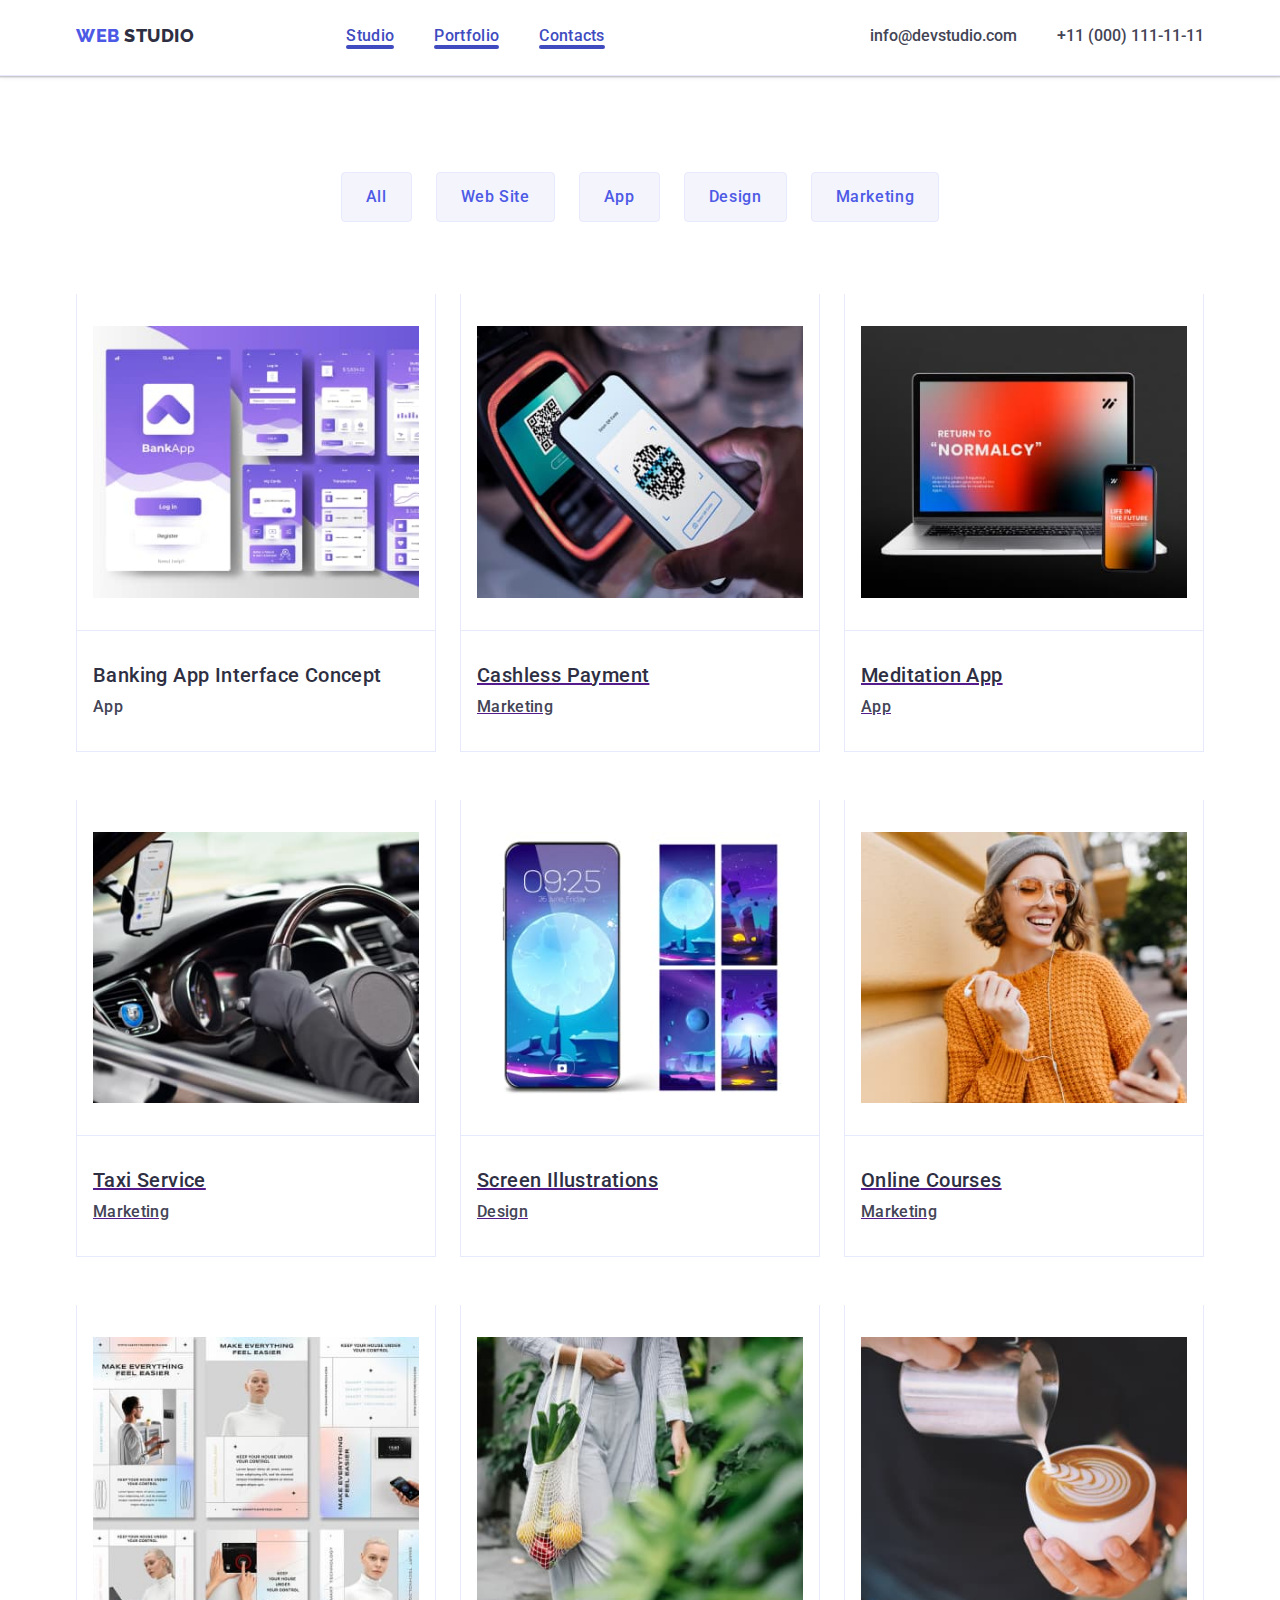
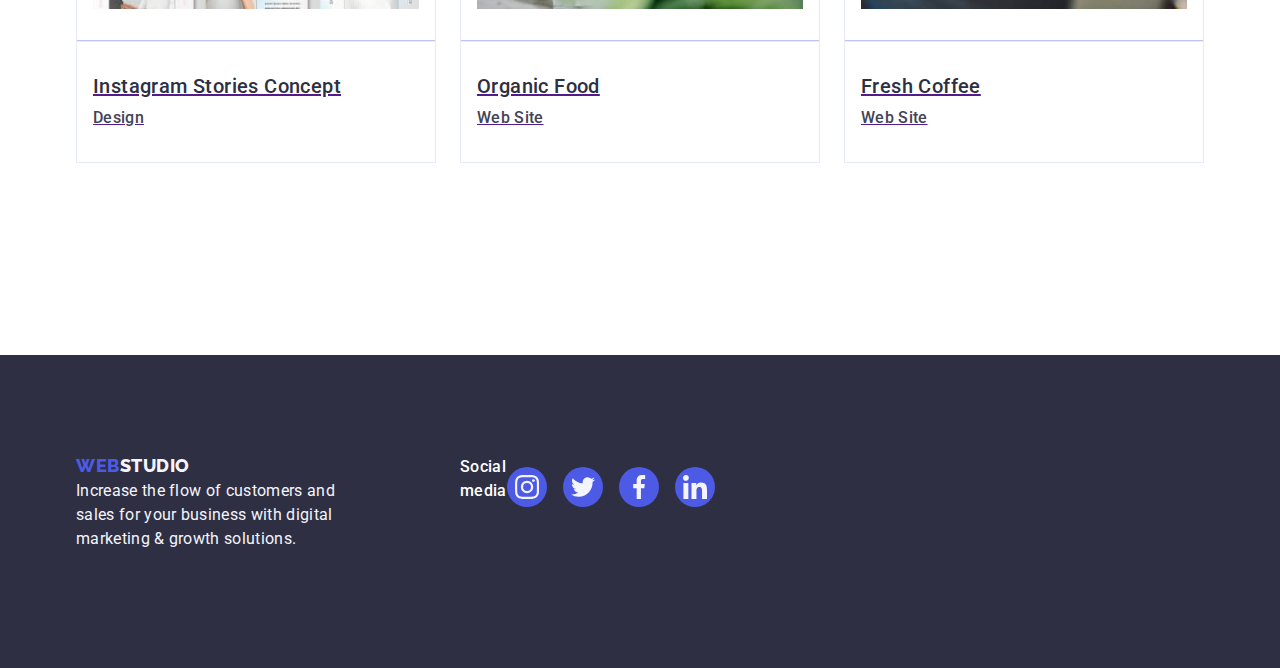
==== commit 00b692c8: "0" ====
--- a/portfolio.html
+++ b/portfolio.html
@@ -84,7 +84,7 @@
           <!--row-1-->
           <ul class="list-row">
             <li class="row-item">
-              <a class="row-item-link" href="">
+              <a class="link row-item-link" href="">
                 <div class="overlay-div">
                   <img
                     src="./images/banking-app.jpg"
@@ -295,28 +295,44 @@
           <p class="media-text">Social media</p>
           <ul class="messenger-list">
             <li class="footer-messenger-item">
-              <a class="footer-messenger-link" href="" aria-label="instagram">
+              <a
+                class="footer-messenger-link"
+                href="https://www.instagram.com/"
+                aria-label="instagram"
+              >
                 <svg class="messenger-icon" width="24" height="24">
                   <use href="./images/icons.svg#icon-instagram"></use>
                 </svg>
               </a>
             </li>
             <li class="footer-messenger-item">
-              <a class="footer-messenger-link" href="" aria-label="twitter">
+              <a
+                class="footer-messenger-link"
+                href="https://www.twitter.com/"
+                aria-label="twitter"
+              >
                 <svg class="messenger-icon" width="24" height="24">
                   <use href="./images/icons.svg#icon-twitter"></use>
                 </svg>
               </a>
             </li>
             <li class="footer-messenger-item">
-              <a class="footer-messenger-link" href="" aria-label="facebook">
+              <a
+                class="footer-messenger-link"
+                href="https://www.facebook.com/"
+                aria-label="facebook"
+              >
                 <svg class="messenger-icon" width="24" height="24">
                   <use href="./images/icons.svg#icon-facebook"></use>
                 </svg>
               </a>
             </li>
             <li class="footer-messenger-item">
-              <a class="footer-messenger-link" href="" aria-label="linkedin">
+              <a
+                class="footer-messenger-link"
+                href="https://www.linkedin.com/"
+                aria-label="linkedin"
+              >
                 <svg class="messenger-icon" width="24" height="24">
                   <use href="./images/icons.svg#icon-linkedin"></use>
                 </svg>
--- a/css/styles.css
+++ b/css/styles.css
@@ -251,6 +251,7 @@
 .section-benefits {
   display: flex;
   padding: 0 0 120px 0;
+  margin-bottom: 120px;
 }
 .section-benefits.container {
   display: flex;
@@ -386,13 +387,6 @@
 .team-messenger-link:focus {
   background-color: #404bbf;
 }
-/*transition-duration: 250ms;
-  transition-timing-function: cubic-bezier(0.4, 0, 0.2, 1);
-  transition-property: background-color;*/
-
-.team-messenger-link:focus {
-  background-color: #404bbf;
-}
 .list-item {
   box-shadow: 0px 1px 6px rgba(46, 47, 66, 0.08),
     0px 1px 1px rgba(46, 47, 66, 0.16), 0px 2px 1px rgba(46, 47, 66, 0.08);
@@ -422,25 +416,29 @@
 }
 .customers-link {
   display: flex;
-  width: 168px;
-  height: 88px;
+  width: 100%;
+  height: 100%;
   justify-content: center;
   align-items: center;
   border-radius: var(--small-radius);
-  border: 1px solid var(--lightslate, #8e8f99);
+  border: 1px solid #8e8f99;
   border-radius: 4px;
   color: #8e8f99;
   transition: border-color 250ms cubic-bezier(0.4, 0, 0.2, 1),
     color 250ms cubic-bezier(0.4, 0, 0.2, 1);
 }
+
+/* var(--lightslate, #8e8f99)
+height: 88px;
+width:156px*/
+
 .customers-link:hover,
 .customers-link:focus {
+  border-color: #404bbf;
   color: #404bbf;
-  border-color: #404bbf;
-}
-.customers-link:focus {
-  color: #404bbf;
-  border-color: #404bbf;
+}
+.customers-link:hover .customers-icon {
+  fill: currentColor;
 }
 .customers-icon {
   fill: currentColor;
@@ -448,6 +446,8 @@
     color 250ms cubic-bezier(0.4, 0, 0.2, 1);
 }
 .customers-item {
+  width: calc((100% - 120px) / 6);
+  height: 88px;
   transition: border-color 250ms cubic-bezier(0.4, 0, 0.2, 1),
     color 250ms cubic-bezier(0.4, 0, 0.2, 1);
 }
@@ -521,7 +521,6 @@
 .footer-messenger-link:focus {
   background-color: #31d0aa;
 }
-
 /*Portfolio*/
 
 .buttons {
@@ -632,14 +631,83 @@
   color: #f4f4fd;
   padding: 40px 32px;
   background-color: #4d5ae5;
+  width: 360px;
   height: 100%;
-  width: 100%;
-  transform: translateY(100%S);
+  flex-shrink: 0;
+  transform: translateY(100%);
   transition: transform 250ms cubic-bezier(0.4, 0, 0.2, 1);
-  transform: translateY(0%);
   text-align: left;
 }
 .overlay-div {
   position: relative;
   overflow: hidden;
 }
+.overlay-div:hover .overlay-text {
+  transform: translateY(0%);
+}
+/*Modal window*/
+.backdrop {
+  position: fixed;
+  top: 0;
+  left: 0;
+  width: 100%;
+  height: 100%;
+  background-color: rgba(46, 47, 66, 0.4);
+  transition: opacity 250ms cubic-bezier(0.4, 0, 0.2, 1),
+    visibility 250ms cubic-bezier(0.4, 0, 0.2, 1);
+  opacity: 1;
+  visibility: visible;
+  pointer-events: initial;
+}
+.backdrop.is-hidden {
+  display: none;
+  opacity: 0;
+  visibility: hidden;
+  pointer-events: none;
+}
+.backdrop.is-hidden .modal {
+  opacity: 0;
+}
+.modal {
+  position: absolute;
+  top: 50%;
+  left: 50%;
+  transform: translate(-50%, -50%) scale(1);
+  width: 408px;
+  min-height: 584px;
+  flex-shrink: 0;
+  border-radius: 4px;
+  background: var(--dairy, #fcfcfc);
+  box-shadow: 0px 2px 1px 0px rgba(0, 0, 0, 0.2),
+    0px 1px 3px 0px rgba(0, 0, 0, 0.12), 0px 1px 1px 0px rgba(0, 0, 0, 0.14);
+  transition: transform 250ms cubic-bezier(0.4, 0, 0.2, 1);
+}
+.modal-icon {
+  stroke: #2e2f42;
+  width: 8px;
+  height: 8px;
+  transition: fill 250ms cubic-bezier(0.4, 0, 0.2, 1);
+}
+.modal-btn {
+  width: 24px;
+  height: 24px;
+  position: absolute;
+  top: 24px;
+  right: 24px;
+  border-radius: 50%;
+  display: flex;
+  justify-content: center;
+  align-items: center;
+  background-color: #e7e9fc;
+  border: 1px solid rgba(0, 0, 0, 0.1);
+  padding: 0;
+  cursor: pointer;
+  transition: background-color 250ms cubic-bezier(0.4, 0, 0.2, 1),
+    border 250ms cubic-bezier(0.4, 0, 0.2, 1);
+}
+.modal-btn:hover,
+.modal-btn:focus {
+  border: none;
+  background-color: #404bbf;
+  fill: #ffffff;
+}
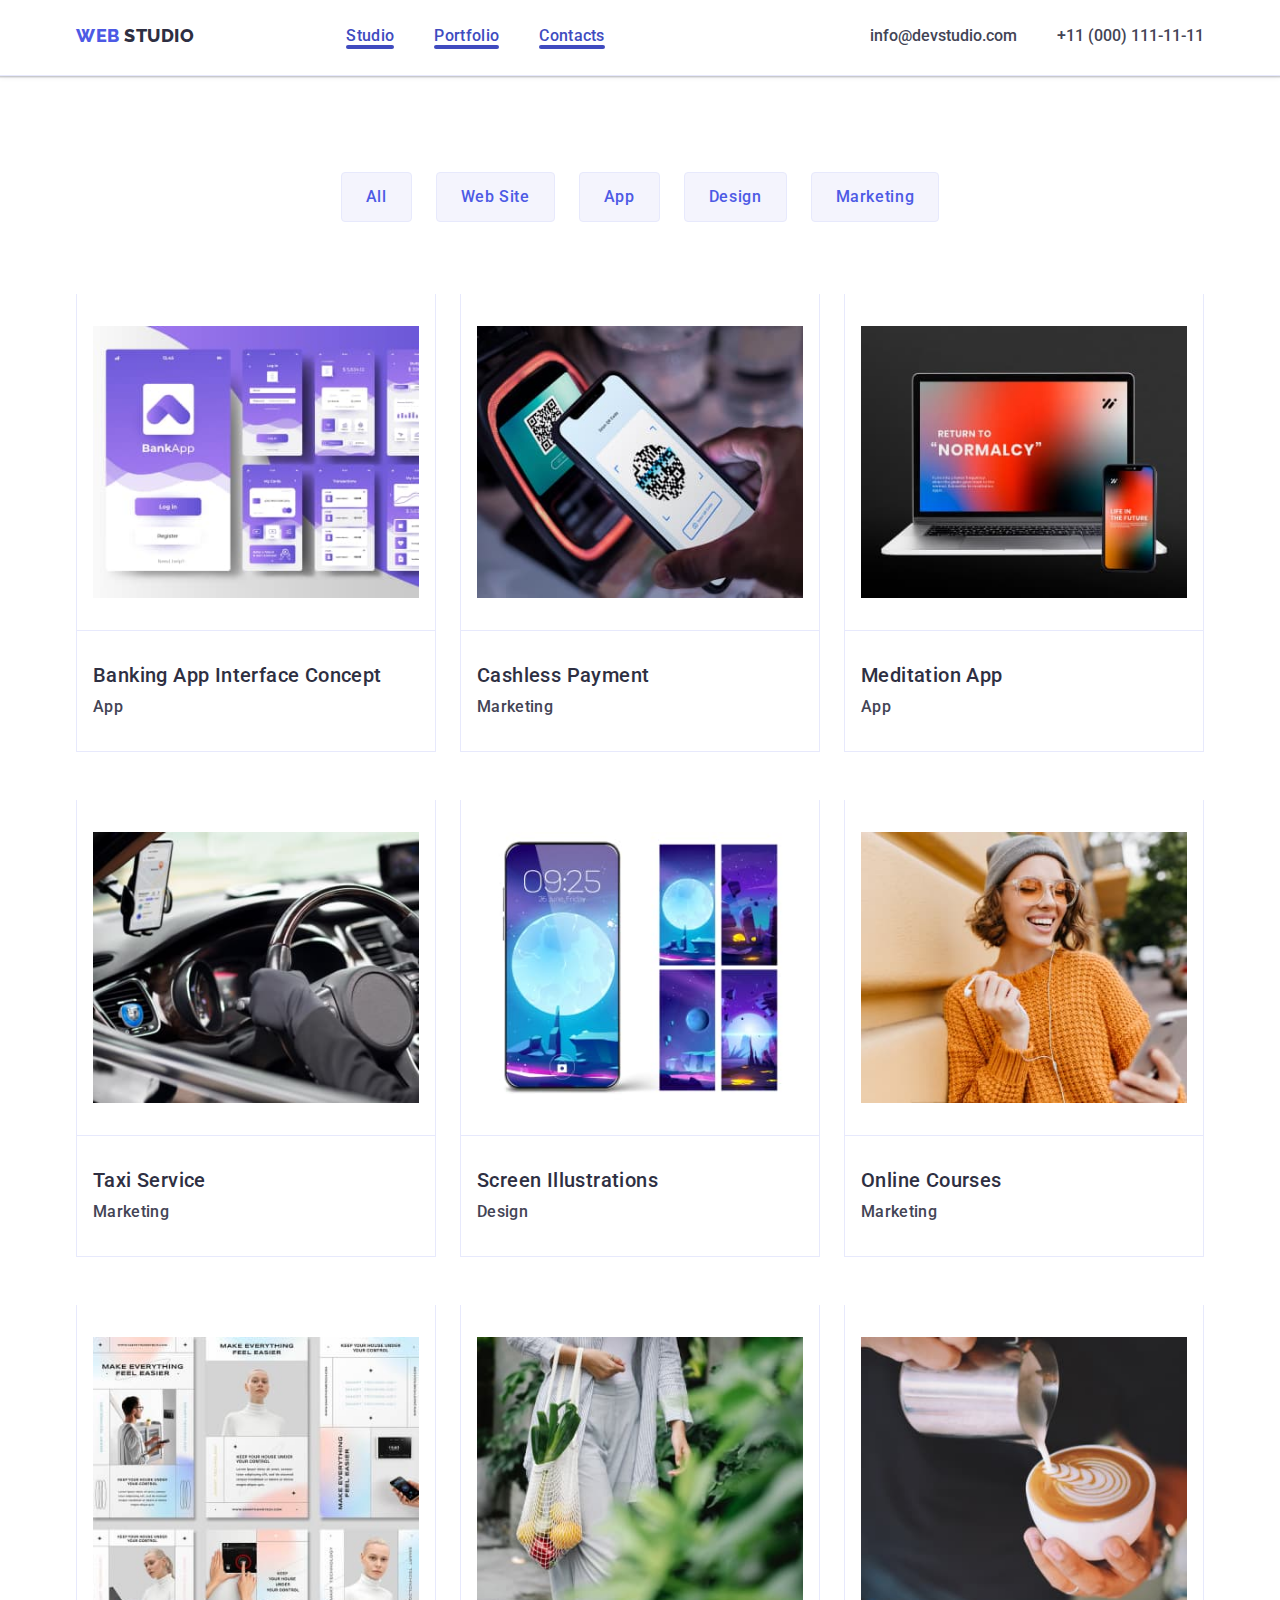
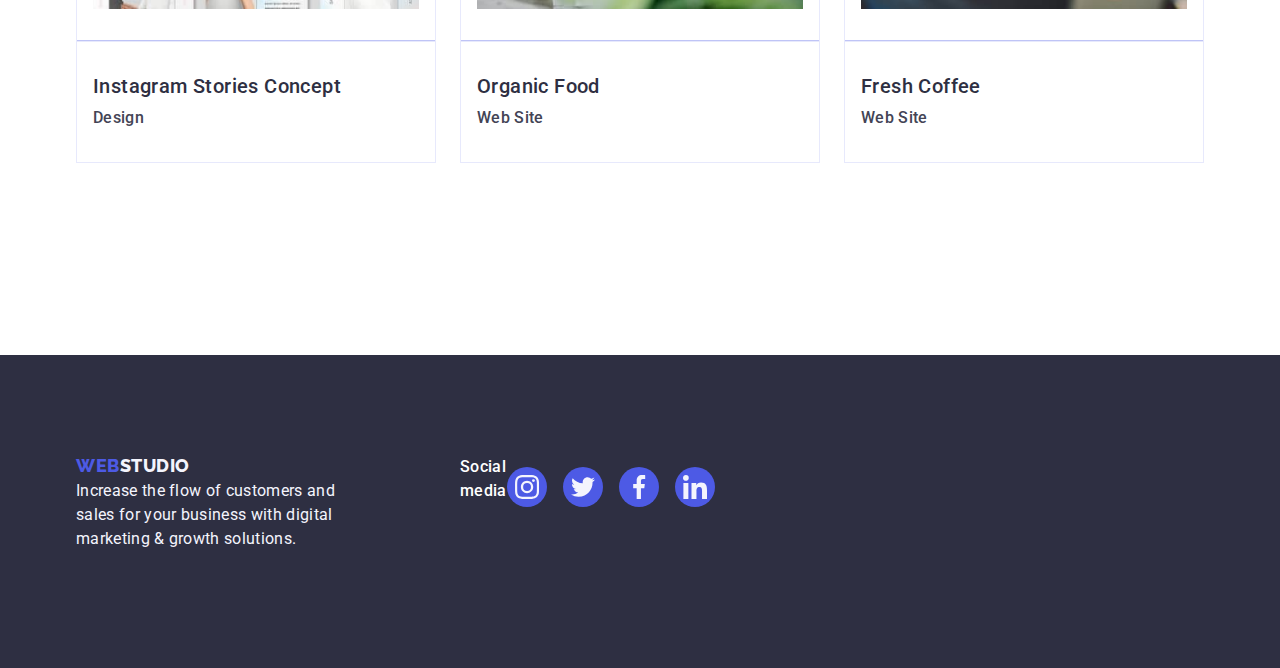
==== commit 3bd82b9f: "0" ====
--- a/portfolio.html
+++ b/portfolio.html
@@ -105,7 +105,7 @@
               </a>
             </li>
             <li class="row-item">
-              <a class="row-item-link" href="">
+              <a class="link row-item-link" href="">
                 <div class="overlay-div">
                   <img
                     src="./images/cashless-payment.jpg"
@@ -126,7 +126,7 @@
               </a>
             </li>
             <li class="row-item">
-              <a class="row-item-link" href="">
+              <a class="link row-item-link" href="">
                 <div class="overlay-div">
                   <img
                     src="./images/meditation-app.jpg"
@@ -148,7 +148,7 @@
             </li>
             <!--row-2-->
             <li class="row-item">
-              <a class="row-item-link" href="">
+              <a class="link row-item-link" href="">
                 <div class="overlay-div">
                   <img
                     src="./images/taxi-service.jpg"
@@ -169,7 +169,7 @@
               </a>
             </li>
             <li class="row-item">
-              <a class="row-item-link" href="">
+              <a class="link row-item-link" href="">
                 <div class="overlay-div">
                   <img
                     src="./images/screen-illustrations.jpg"
@@ -190,7 +190,7 @@
               </a>
             </li>
             <li class="row-item">
-              <a class="row-item-link" href="">
+              <a class="link row-item-link" href="">
                 <div class="overlay-div">
                   <img
                     src="./images/online-courses.jpg"
@@ -212,7 +212,7 @@
             </li>
             <!--row-3-->
             <li class="row-item">
-              <a class="row-item-link" href="">
+              <a class="link row-item-link" href="">
                 <div class="overlay-div">
                   <img
                     src="./images/instagram-stories-concept.jpg"
@@ -233,7 +233,7 @@
               </a>
             </li>
             <li class="row-item">
-              <a class="row-item-link" href="">
+              <a class="link row-item-link" href="">
                 <div class="overlay-div">
                   <img
                     src="./images/organic-food.jpg"
@@ -254,7 +254,7 @@
               </a>
             </li>
             <li class="row-item">
-              <a class="row-item-link" href="">
+              <a class="link row-item-link" href="">
                 <div class="overlay-div">
                   <img
                     src="./images/fresh-coffee.jpg"
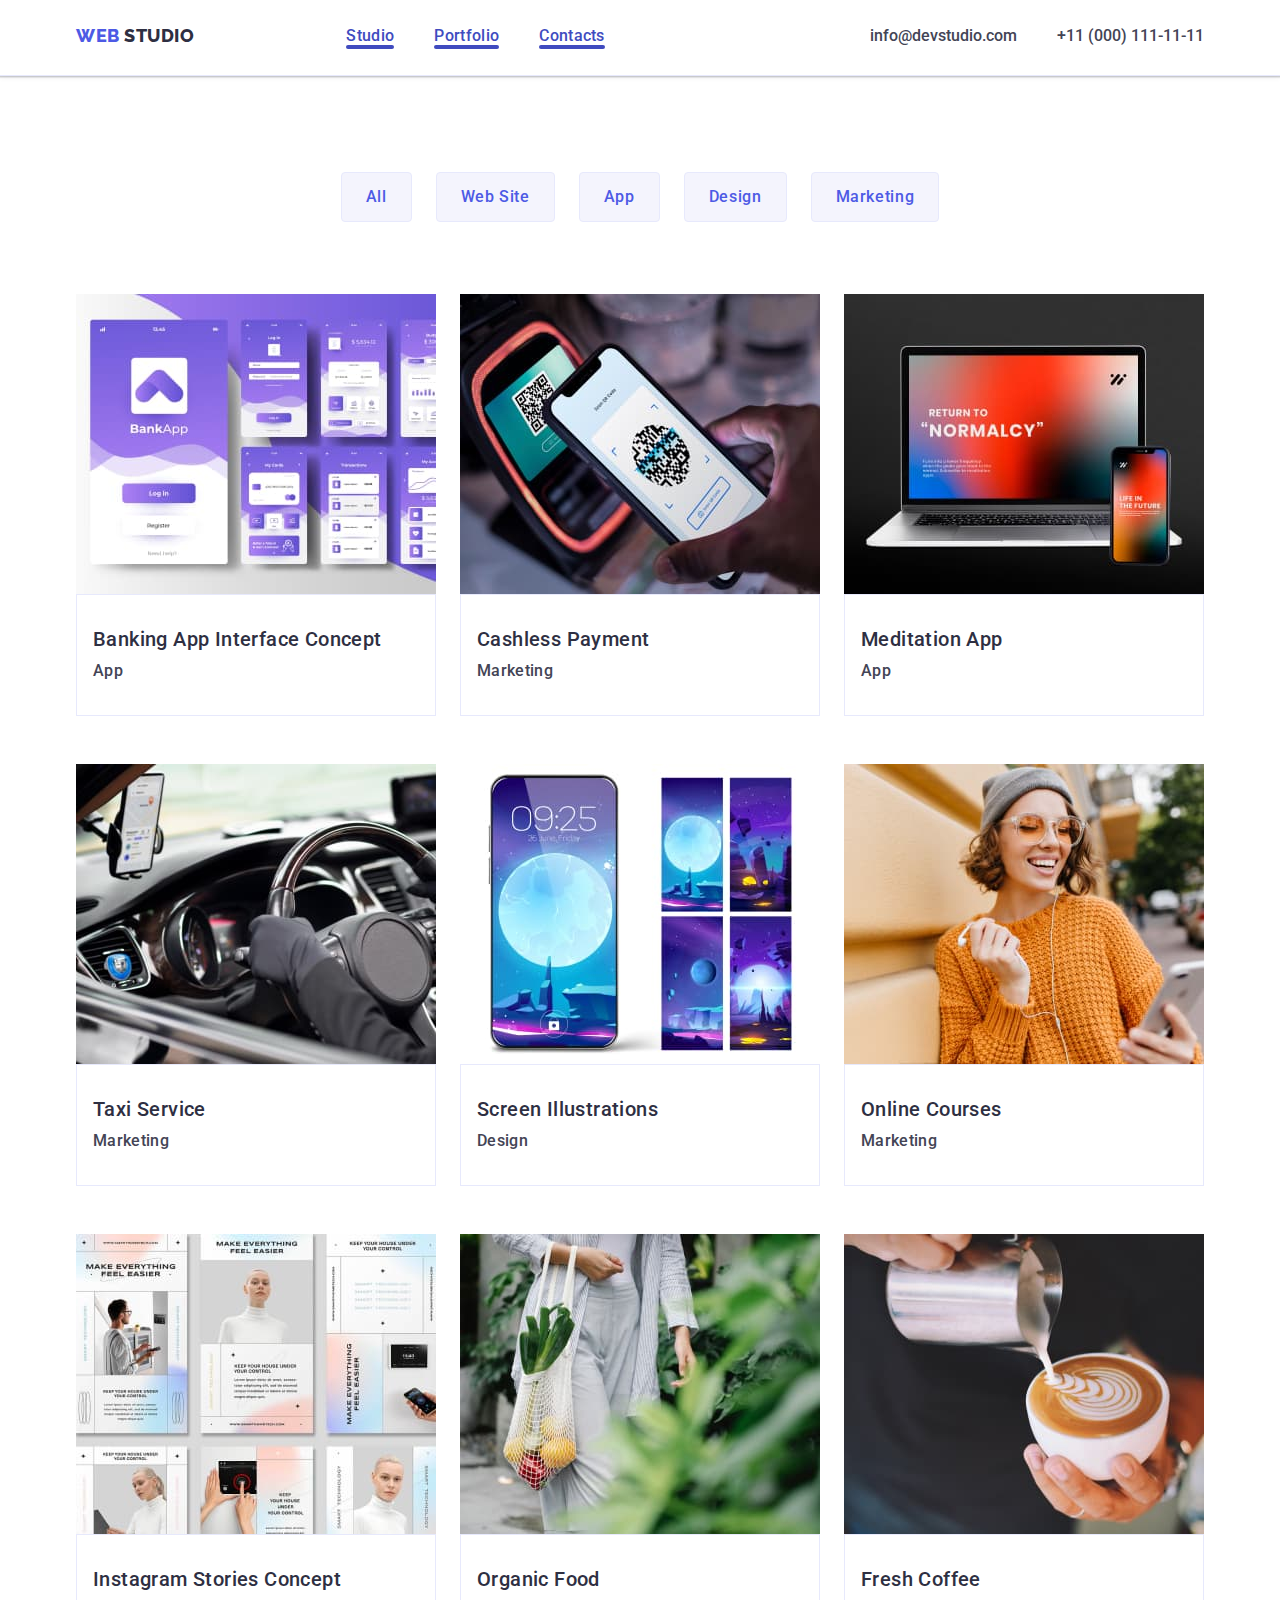
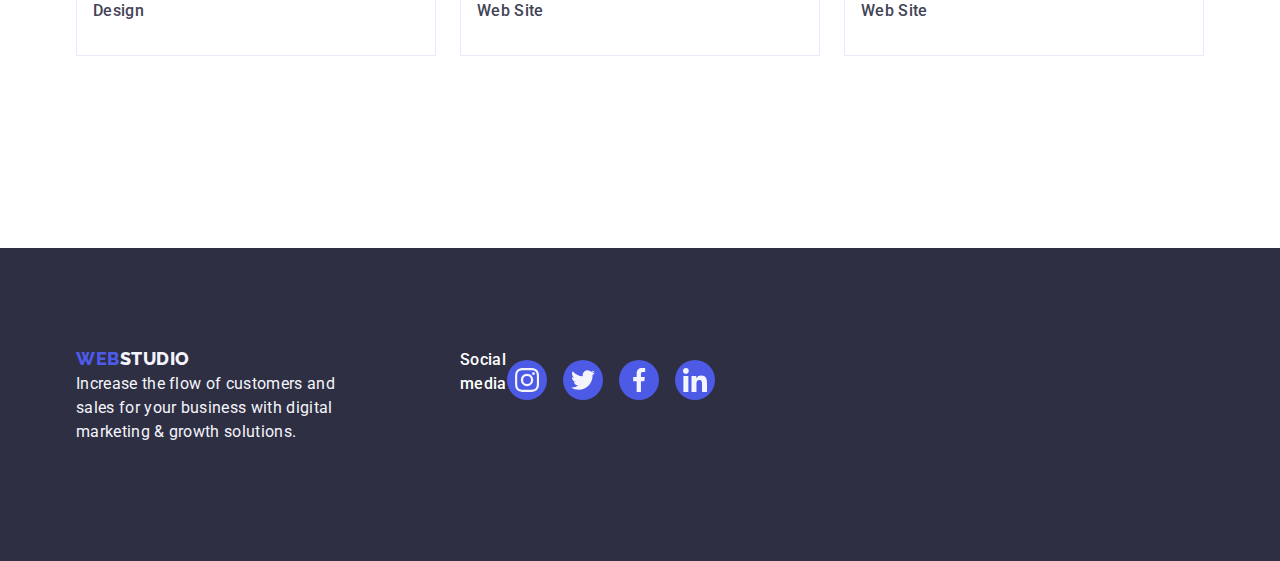
==== commit ca619f68: "0" ====
--- a/portfolio.html
+++ b/portfolio.html
@@ -98,7 +98,7 @@
                     App · Cloud Storage App
                   </p>
                 </div>
-                <div>
+                <div class="div-row">
                   <h2 class="title-row">Banking App Interface Concept</h2>
                   <p class="text">App</p>
                 </div>
@@ -119,7 +119,7 @@
                     App · Cloud Storage App
                   </p>
                 </div>
-                <div>
+                <div class="div-row">
                   <h2 class="title-row">Cashless Payment</h2>
                   <p class="text">Marketing</p>
                 </div>
@@ -140,7 +140,7 @@
                     App · Cloud Storage App
                   </p>
                 </div>
-                <div>
+                <div class="div-row">
                   <h2 class="title-row">Meditation App</h2>
                   <p class="text">App</p>
                 </div>
@@ -162,7 +162,7 @@
                     App · Cloud Storage App
                   </p>
                 </div>
-                <div>
+                <div class="div-row">
                   <h2 class="title-row">Taxi Service</h2>
                   <p class="text">Marketing</p>
                 </div>
@@ -183,7 +183,7 @@
                     App · Cloud Storage App
                   </p>
                 </div>
-                <div>
+                <div class="div-row">
                   <h2 class="title-row">Screen Illustrations</h2>
                   <p class="text">Design</p>
                 </div>
@@ -204,7 +204,7 @@
                     App · Cloud Storage App
                   </p>
                 </div>
-                <div>
+                <div class="div-row">
                   <h2 class="title-row">Online Courses</h2>
                   <p class="text">Marketing</p>
                 </div>
@@ -226,7 +226,7 @@
                     App · Cloud Storage App
                   </p>
                 </div>
-                <div>
+                <div class="div-row">
                   <h2 class="title-row">Instagram Stories Concept</h2>
                   <p class="text">Design</p>
                 </div>
@@ -247,7 +247,7 @@
                     App · Cloud Storage App
                   </p>
                 </div>
-                <div>
+                <div class="div-row">
                   <h2 class="title-row">Organic Food</h2>
                   <p class="text">Web Site</p>
                 </div>
@@ -268,7 +268,7 @@
                     App · Cloud Storage App
                   </p>
                 </div>
-                <div>
+                <div class="div-row">
                   <h2 class="title-row">Fresh Coffee</h2>
                   <p class="text">Web Site</p>
                 </div>
--- a/css/styles.css
+++ b/css/styles.css
@@ -49,6 +49,8 @@
   letter-spacing: 0.02em;
   line-height: 1.5;
   color: #434455;
+  width: 100%;
+  height: 100%;
 }
 img {
   display: block;
@@ -598,10 +600,16 @@
   justify-content: center;
   margin-bottom: 72px;
 }
-.list-row div {
-  border: 1px solid #e7e9fc;
+/*.list-row div {
   border-top: none;
   padding: 32px 16px;
+   border: 1px solid #e7e9fc;
+  font-weight: 500;
+}*/
+.div-row {
+  border-top: none;
+  padding: 32px 16px;
+  border: 1px solid #e7e9fc;
   font-weight: 500;
 }
 .row-item:nth-child(3n) {
@@ -609,6 +617,7 @@
 }
 .row-item {
   width: calc((100% - 48px) / 3);
+  height: 100%;
 }
 .row-item-link {
   display: block;
@@ -632,8 +641,7 @@
   padding: 40px 32px;
   background-color: #4d5ae5;
   width: 360px;
-  height: 100%;
-  flex-shrink: 0;
+  height: 420px;
   transform: translateY(100%);
   transition: transform 250ms cubic-bezier(0.4, 0, 0.2, 1);
   text-align: left;
@@ -641,6 +649,7 @@
 .overlay-div {
   position: relative;
   overflow: hidden;
+  height: 100%;
 }
 .overlay-div:hover .overlay-text {
   transform: translateY(0%);
